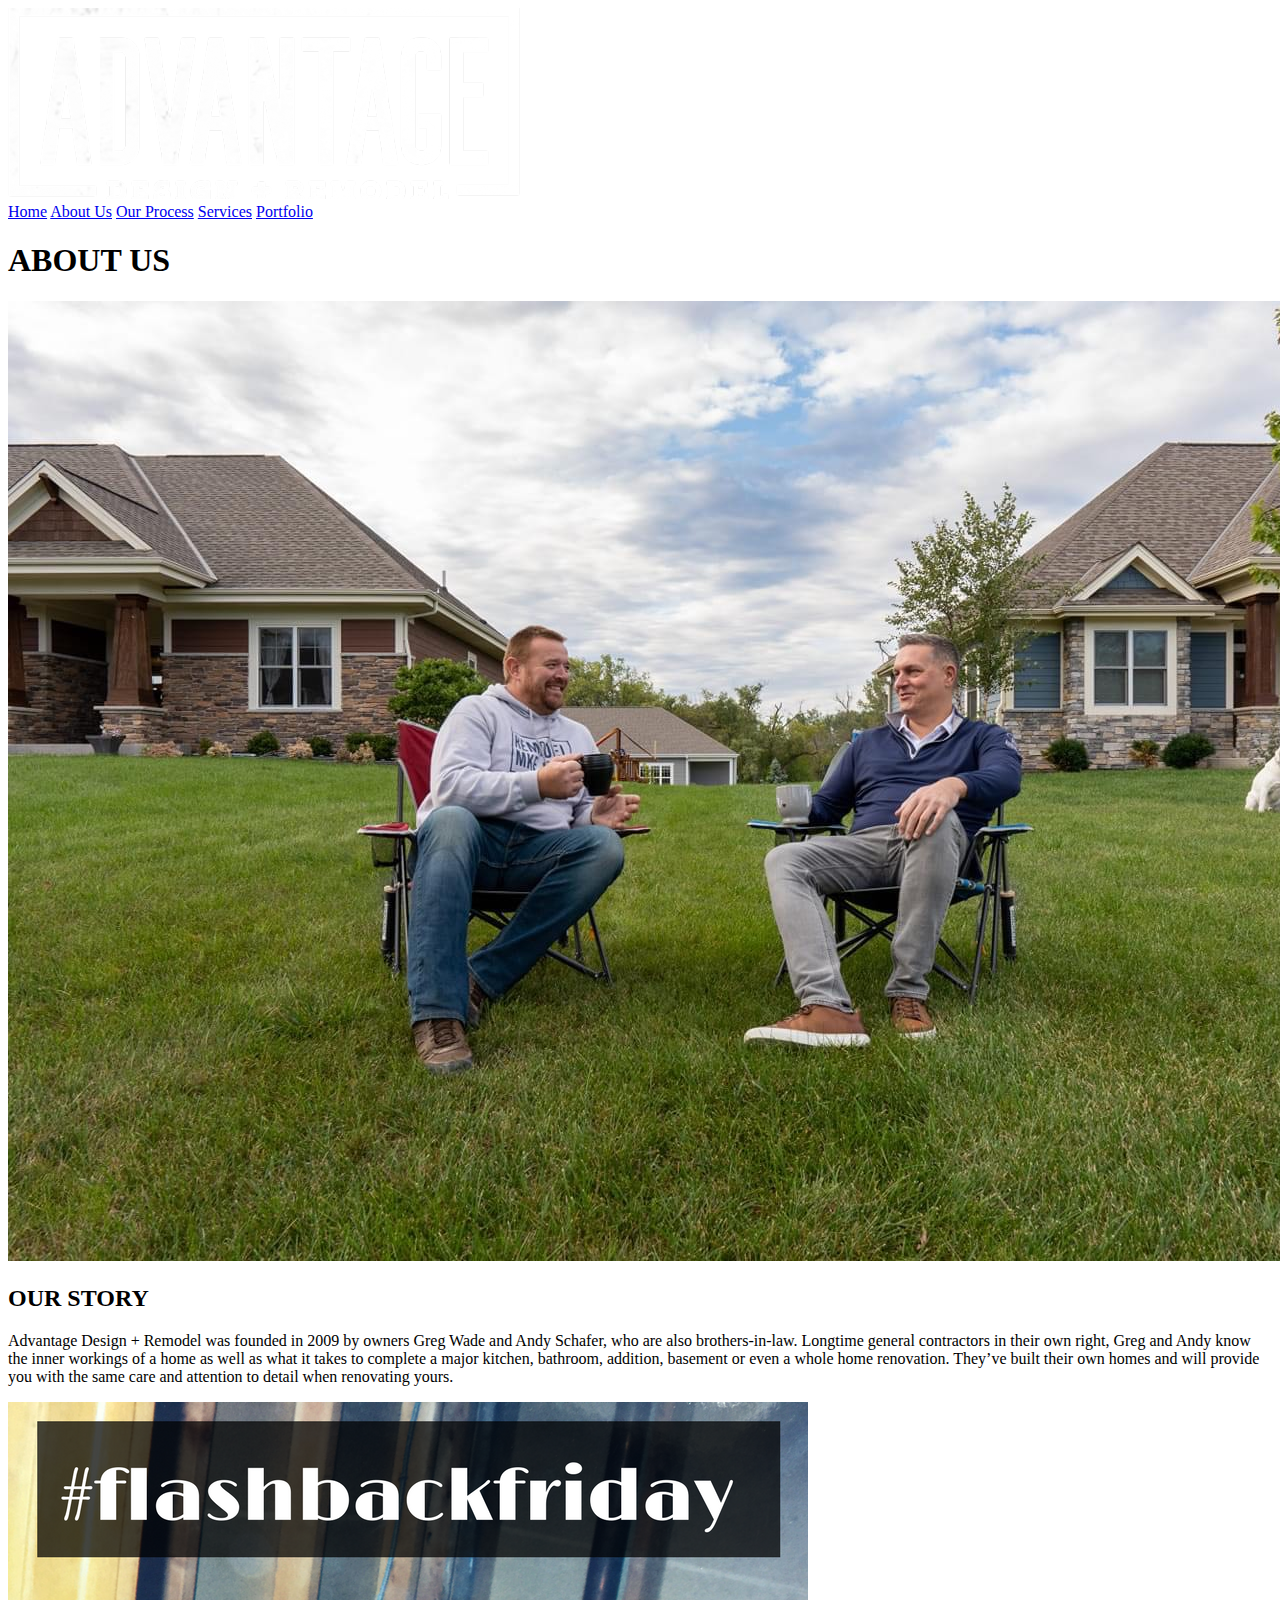
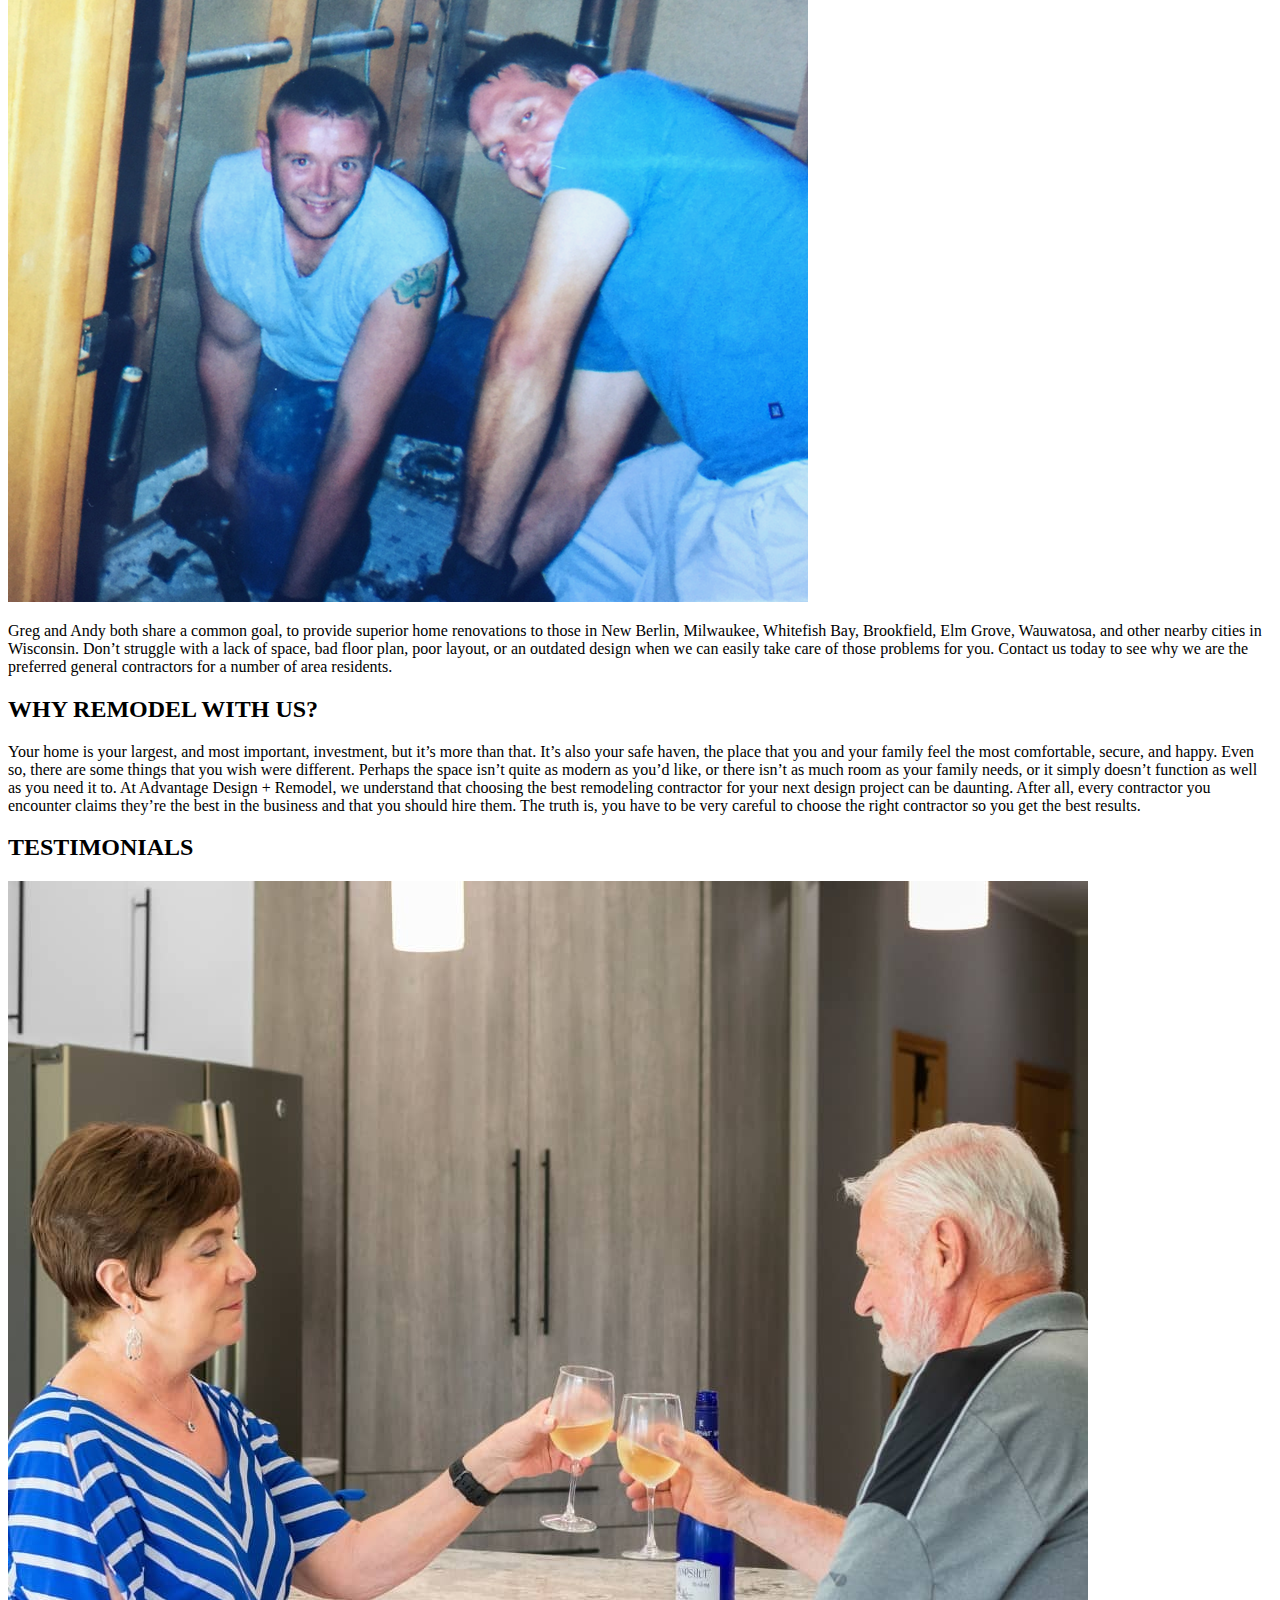
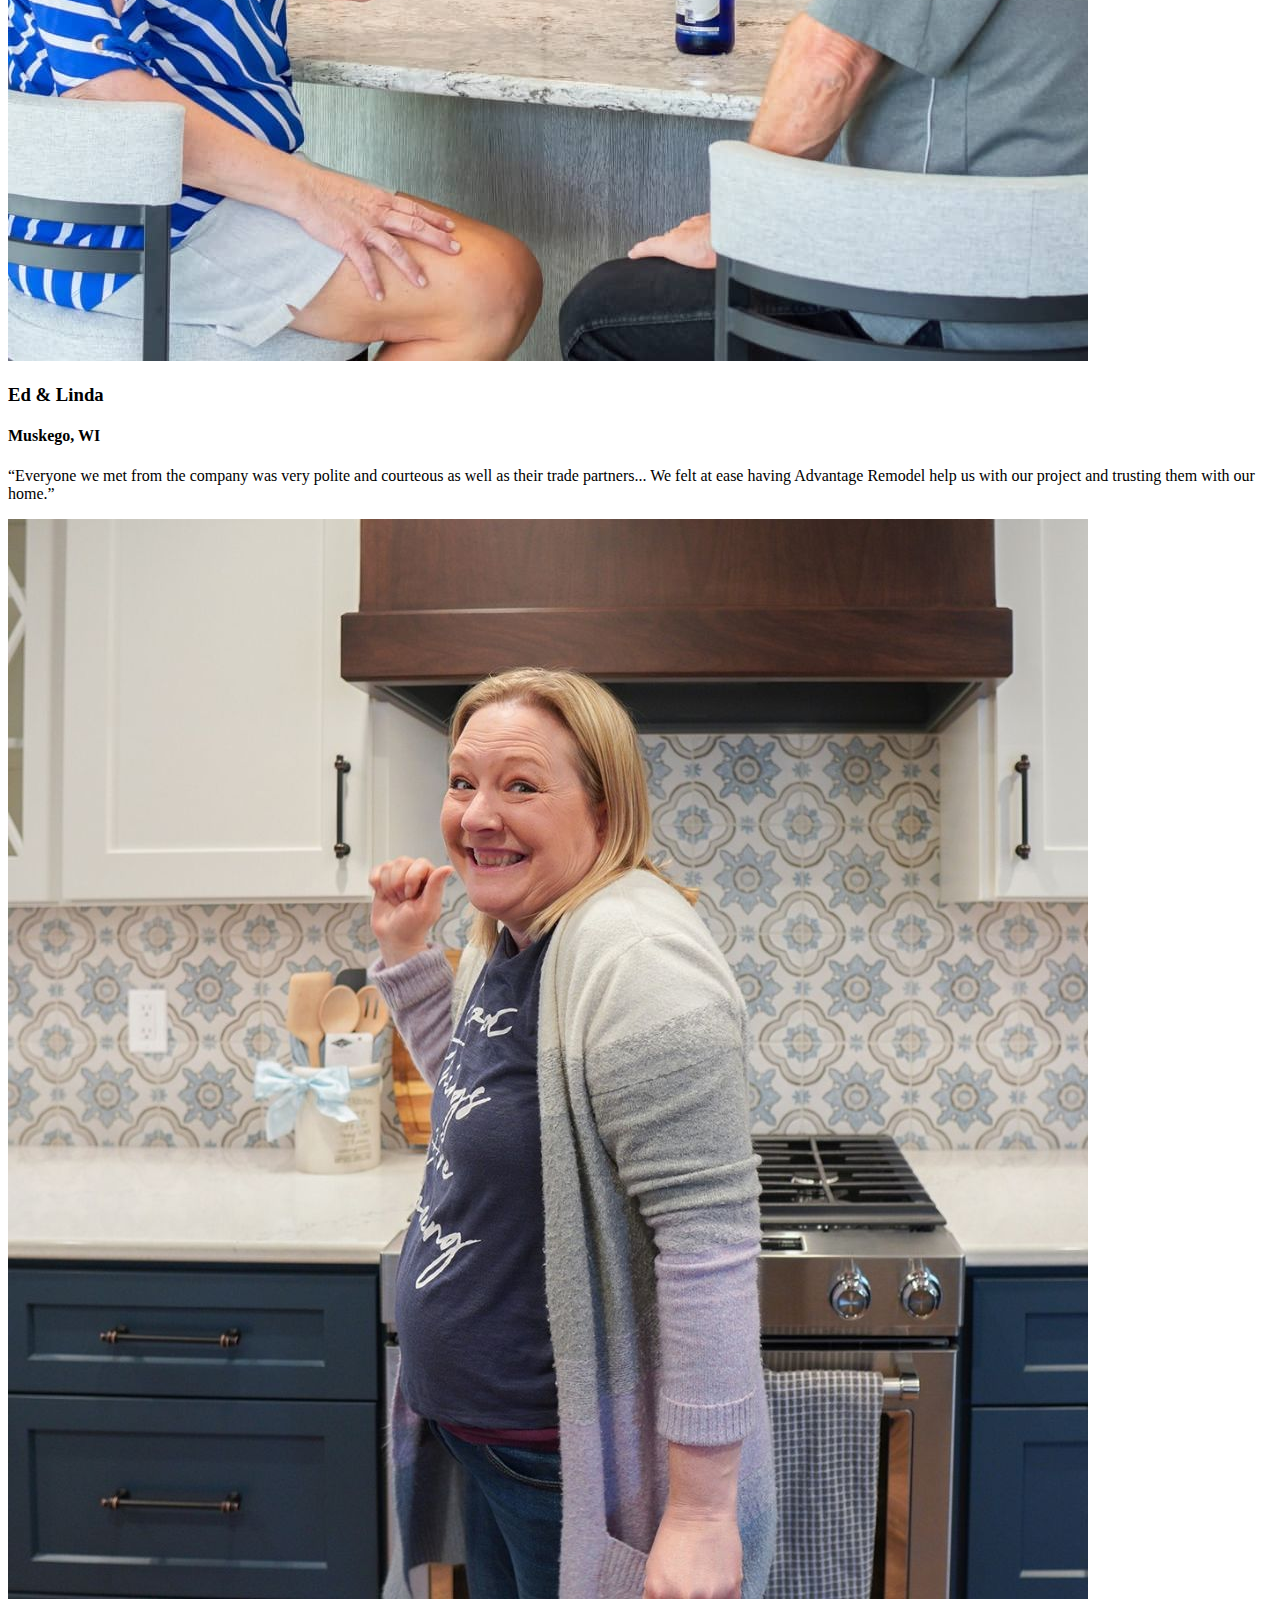
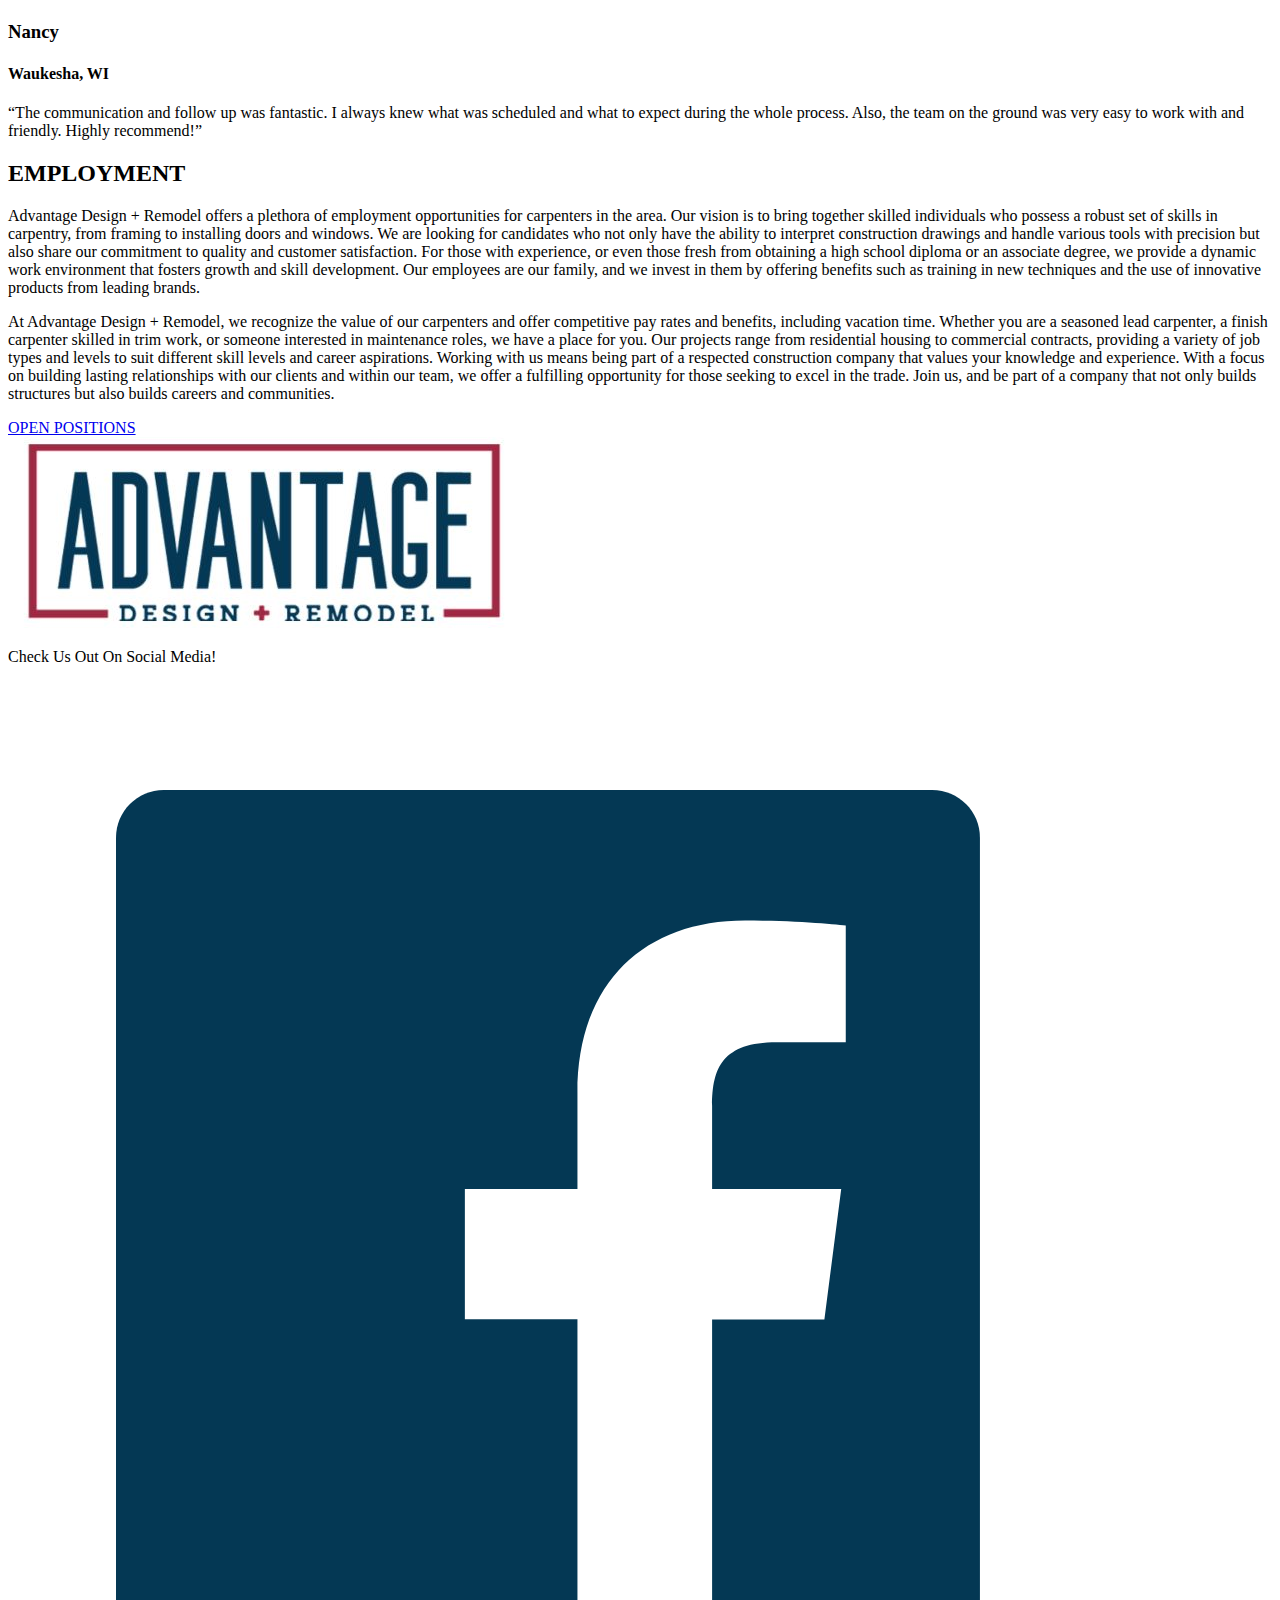
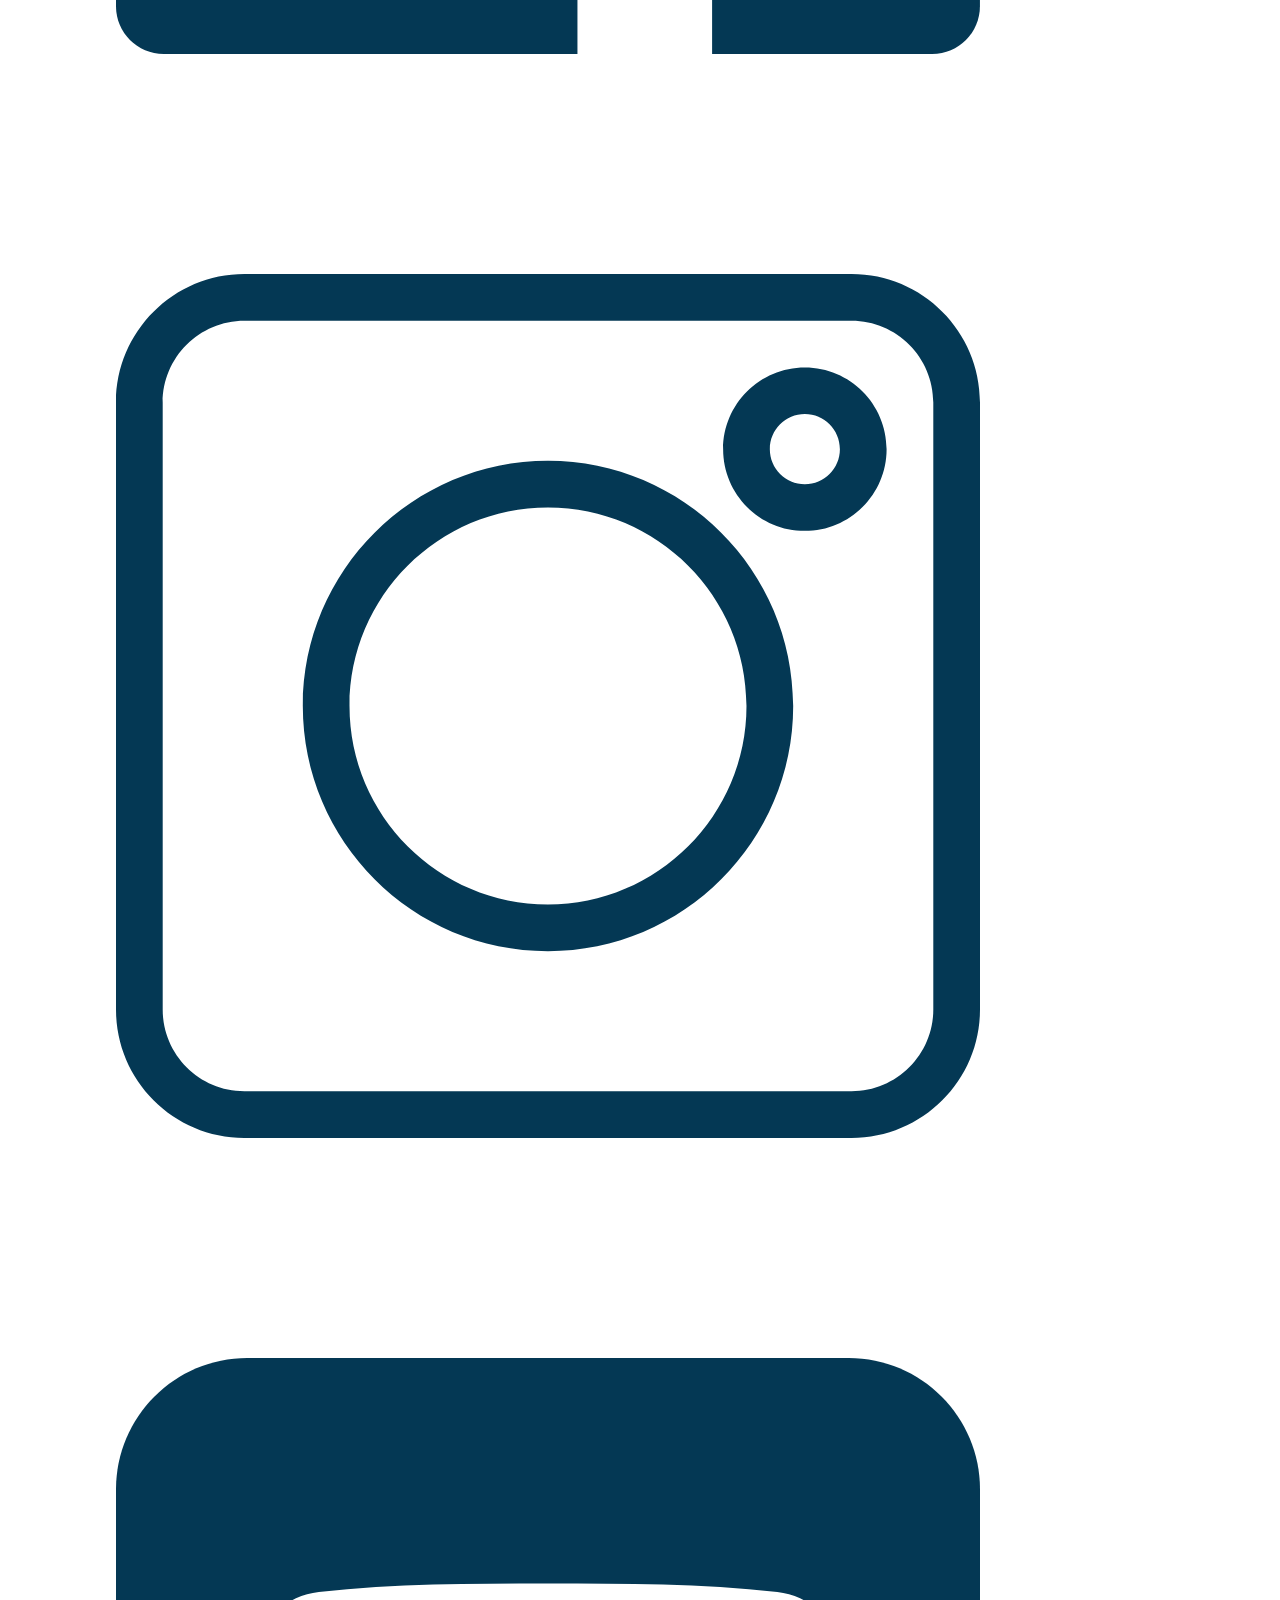
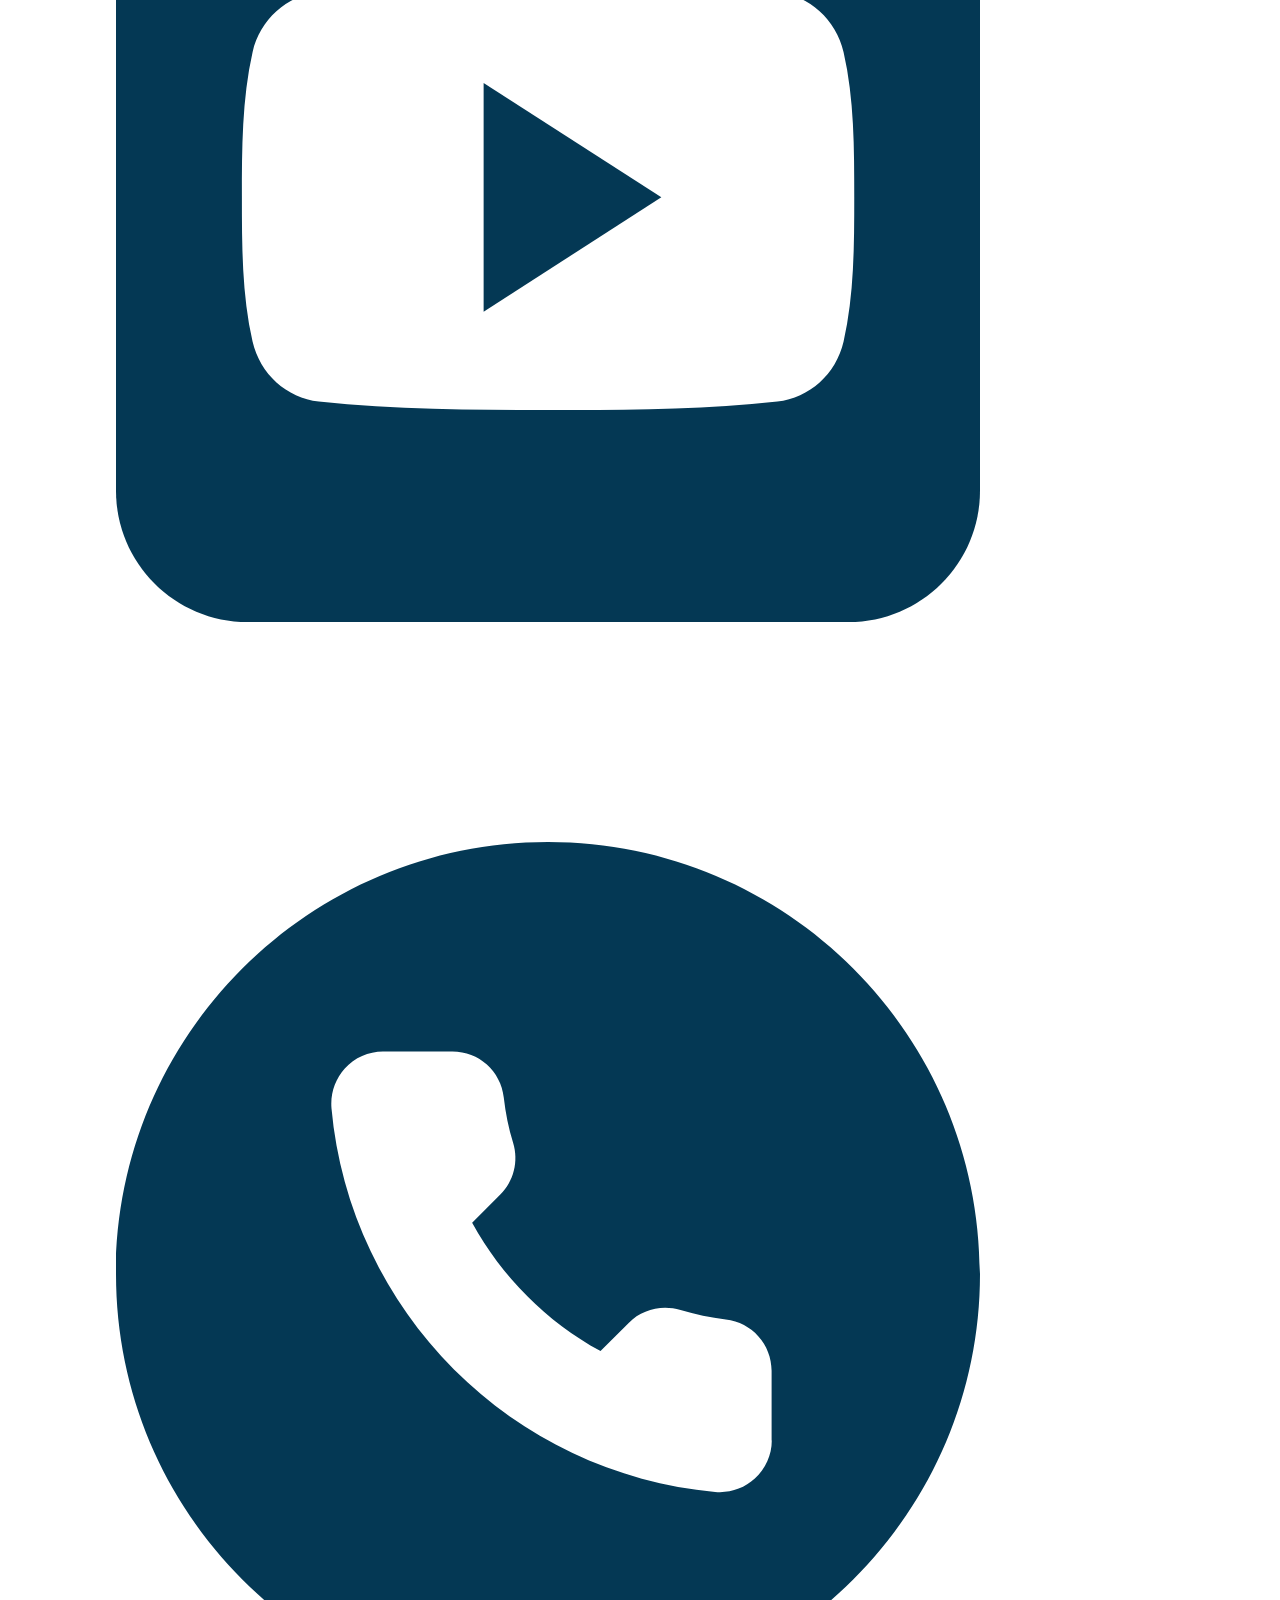
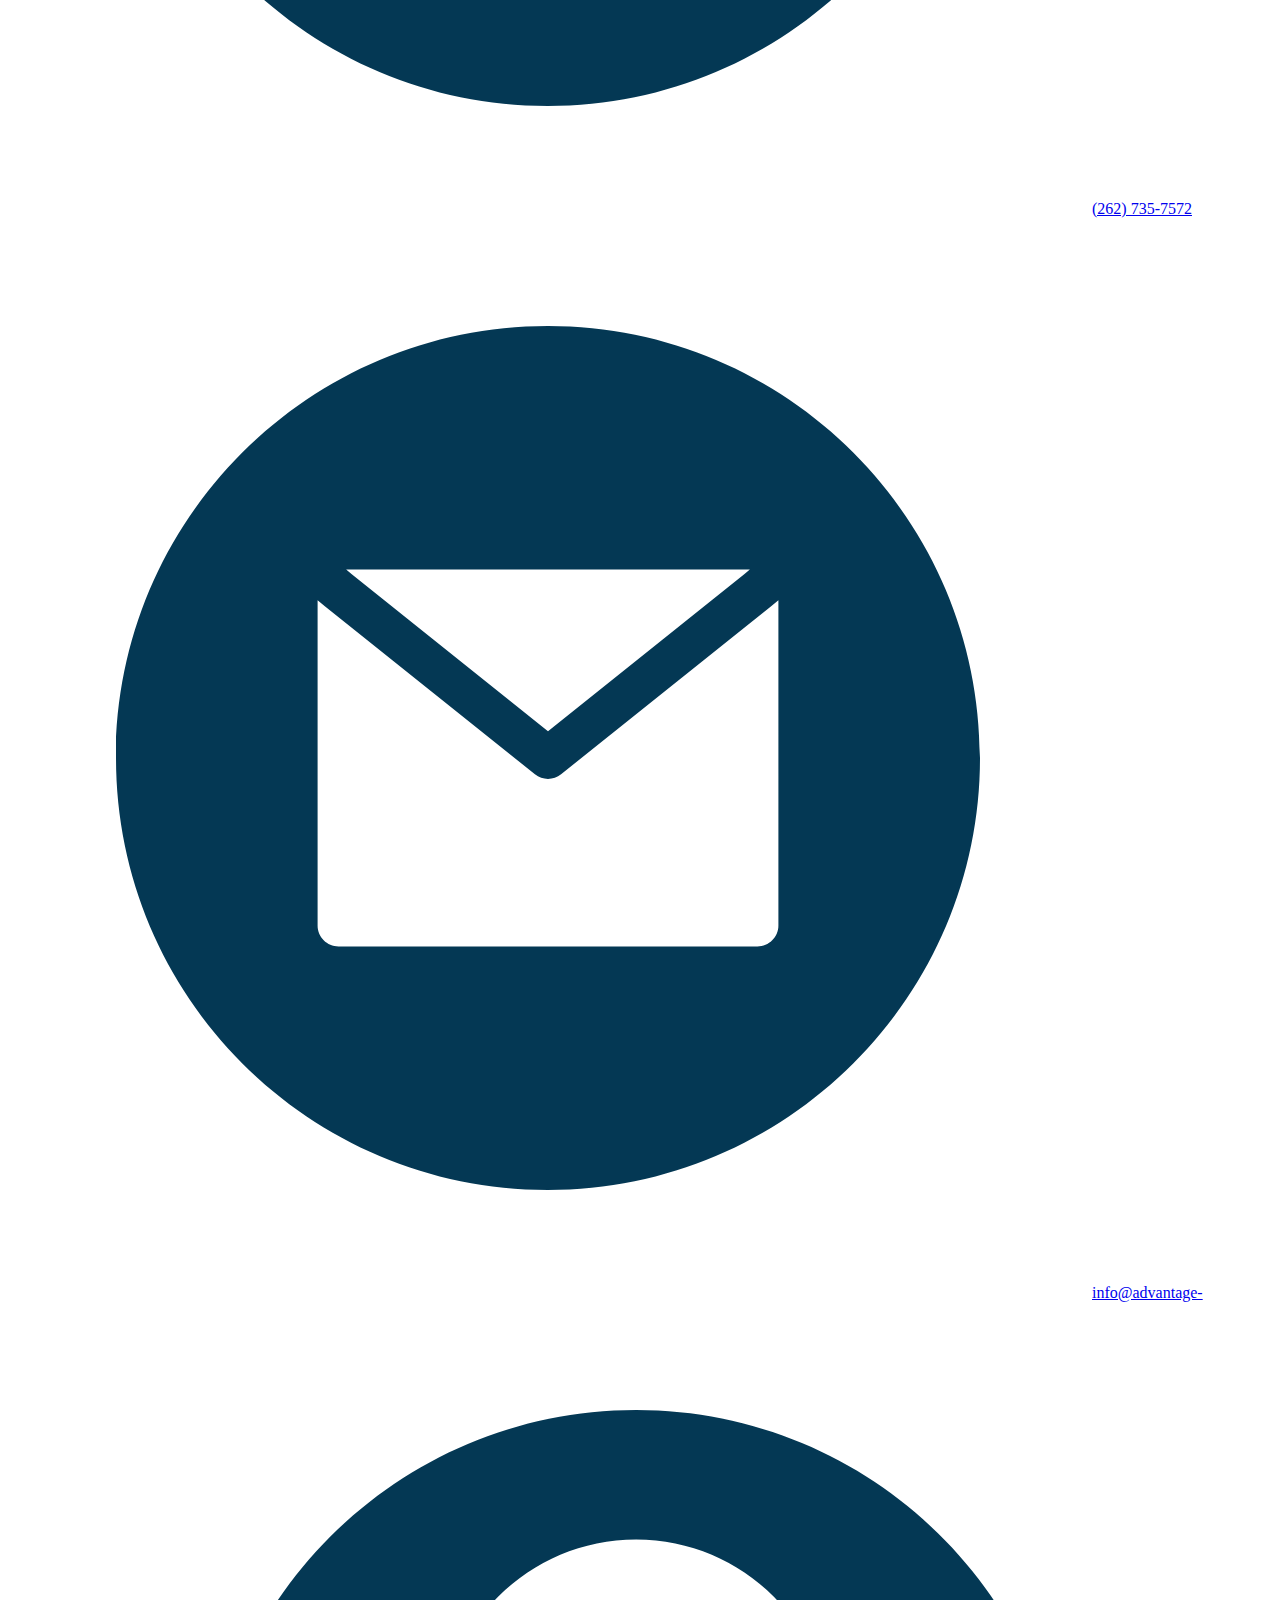
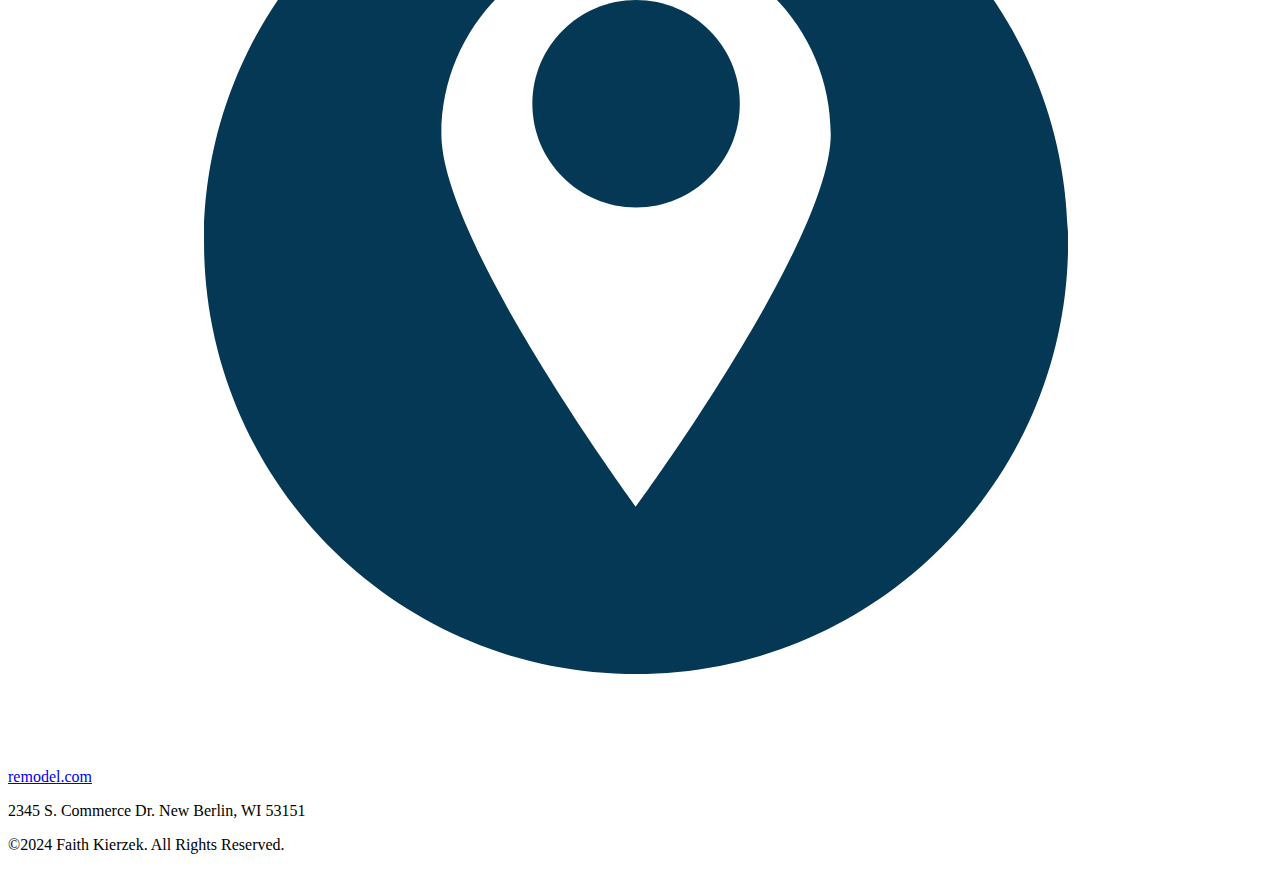
==== about-us.html @ 5717f13c "Save Client project" ====
<!DOCTYPE html>
<html lang="en">
<head>
    <meta charset="UTF-8">
    <meta name="viewport" content="width=device-width, initial-scale=1.0">
    <title>Advantage Design + Remodel</title>
    <link rel="stylesheet" href="styles.css">
</head>
<body>
    <header>
        <img src="Images/adr-logo-one-color-white (1).png">
        <nav>
            <a href="index.html">Home</a>
            <a href="about-us.html">About Us</a>
            <a href="our-process.html">Our Process</a>
            <a href="services.html">Services</a>
            <a href="portfolio.html">Portfolio</a>
        </nav>
        <h1>ABOUT US</h1>
        <img src="Images/neighbors.jpg" alt="Advantage Design + Remodel owners Andy & Greg sitting together in lawn chairs">
    </header>
    <main>
        <div class="story">
            <h2>OUR STORY</h2>
            <p>Advantage Design + Remodel was founded in 2009 by 
                owners Greg Wade and Andy Schafer, who are also 
                brothers-in-law. Longtime general contractors in their 
                own right, Greg and Andy know the inner workings of 
                a home as well as what it takes to complete a major 
                kitchen, bathroom, addition, basement or even a 
                whole home renovation. They’ve built their own 
                homes and will provide you with the same care and 
                attention to detail when renovating yours.</p>
                <img src="Images/throwback.png" alt="Throwback photo of owners Andy and Greg doing construction work">
                <p>Greg and Andy both share a common goal, to 
                    provide superior home renovations to those in New 
                    Berlin, Milwaukee, Whitefish Bay, Brookfield, Elm 
                    Grove, Wauwatosa, and other nearby cities in 
                    Wisconsin. Don’t struggle with a lack of space, bad 
                    floor plan, poor layout, or an outdated design when 
                    we can easily take care of those problems for you. 
                    Contact us today to see why we are the preferred 
                    general contractors for a number of area residents.</p>
        </div>
        <div class="why-remodel">
            <h2>WHY REMODEL WITH US?</h2>
            <P>Your home is your largest, and most 
                important, investment, but it’s more 
                than that. It’s also your safe haven, the 
                place that you and your family feel the 
                most comfortable, secure, and happy. 
                Even so, there are some things that 
                you wish were different. Perhaps the 
                space isn’t quite as modern as you’d 
                like, or there isn’t as much room as 
                your family needs, or it simply doesn’t 
                function as well as you need it to. At 
                Advantage Design + Remodel, we 
                understand that choosing the best 
                remodeling contractor for your next 
                design project can be daunting. After 
                all, every contractor you encounter 
                claims they’re the best in the business 
                and that you should hire them. The 
                truth is, you have to be very careful to 
                choose the right contractor so you get 
                the best results.</P>
        </div>
        <div class="testimonials">
            <h2>TESTIMONIALS</h2>
            <img src="Images/ed-linda.jpg" alt="Ed & Linda celebrating in newly remodeled kitchen">
            <h3>Ed & Linda</h3>
            <h4>Muskego, WI</h4>
            <p>“Everyone we met from the 
                company was very polite and 
                courteous as well as their 
                trade partners... We felt at 
                ease having Advantage 
                Remodel help us with our 
                project and trusting them 
                with our home.”</p>
            <img src="Images/Nancy.jpg" alt="Nancy excited in newly remodeled kitchen">
            <h3>Nancy</h3>
            <h4>Waukesha, WI</h4>
            <p>“The communication and 
                follow up was fantastic. I 
                always knew what was 
                scheduled and what to 
                expect during the whole 
                process. Also, the team on 
                the ground was very easy to 
                work with and friendly. 
                Highly recommend!”</p>
        </div>
        <div class="employment">
            <h2>EMPLOYMENT</h2>
            <p>Advantage Design + Remodel offers a plethora of 
                employment opportunities for carpenters in the 
                area. Our vision is to bring together skilled 
                individuals who possess a robust set of skills in 
                carpentry, from framing to installing doors and 
                windows. We are looking for candidates who not 
                only have the ability to interpret construction 
                drawings and handle various tools with precision 
                but also share our commitment to quality and 
                customer satisfaction. For those with experience, or 
                even those fresh from obtaining a high school 
                diploma or an associate degree, we provide a 
                dynamic work environment that fosters growth and 
                skill development. Our employees are our family, 
                and we invest in them by offering benefits such as 
                training in new techniques and the use of 
                innovative products from leading brands. </p>
            <p>At Advantage Design + Remodel, we recognize the 
                value of our carpenters and offer competitive pay 
                rates and benefits, including vacation time. 
                Whether you are a seasoned lead carpenter, a finish 
                carpenter skilled in trim work, or someone 
                interested in maintenance roles, we have a place for 
                you. Our projects range from residential housing to 
                commercial contracts, providing a variety of job 
                types and levels to suit different skill levels and 
                career aspirations. Working with us means being 
                part of a respected construction company that 
                values your knowledge and experience. With a 
                focus on building lasting relationships with our 
                clients and within our team, we offer a fulfilling 
                opportunity for those seeking to excel in the trade. 
                Join us, and be part of a company that not only 
                builds structures but also builds careers and 
                communities.</p>
            <a href="https://www.advantage-remodel.com/about/employment-carpenters-new-berlin-wi/">OPEN POSITIONS</a>
        </div>
    </main>
    <footer>
        <img src="Images/adr-logo-full-color.jpg" alt="Advantage Design + Remodel full color logo">
        <br>
        <p>Check Us Out On Social Media!</p>
        <div class="socials">
            <img src="Images/facebook-icon.png" alt="Blue Facebook icon">
            <img src="Images/instagram-icon.png" alt="Blue Instagram icon">
            <img src="Images/youtube-icon.png" alt="Blue YouTube icon">
        </div>
        <div class="contact-info">
            <img src="Images/phone-icon.png" alt="Blue Phone icon">
            <a href="+12627357572">(262) 735-7572</a>
            <img src="Images/email-icon.png" alt="Blue email icon">
            <a href="mailto:info@advantage-remodel.com">info@advantage-remodel.com</a>
            <img src="Images/location-icon.png" alt="Blue location icon">
            <p>2345 S. Commerce Dr. New Berlin, WI 53151</p>
        </div>
        <div class="copyright">
            <p>&copy;2024 Faith Kierzek. All Rights Reserved.</p>
        </div>
    </footer>
</body>
</html>
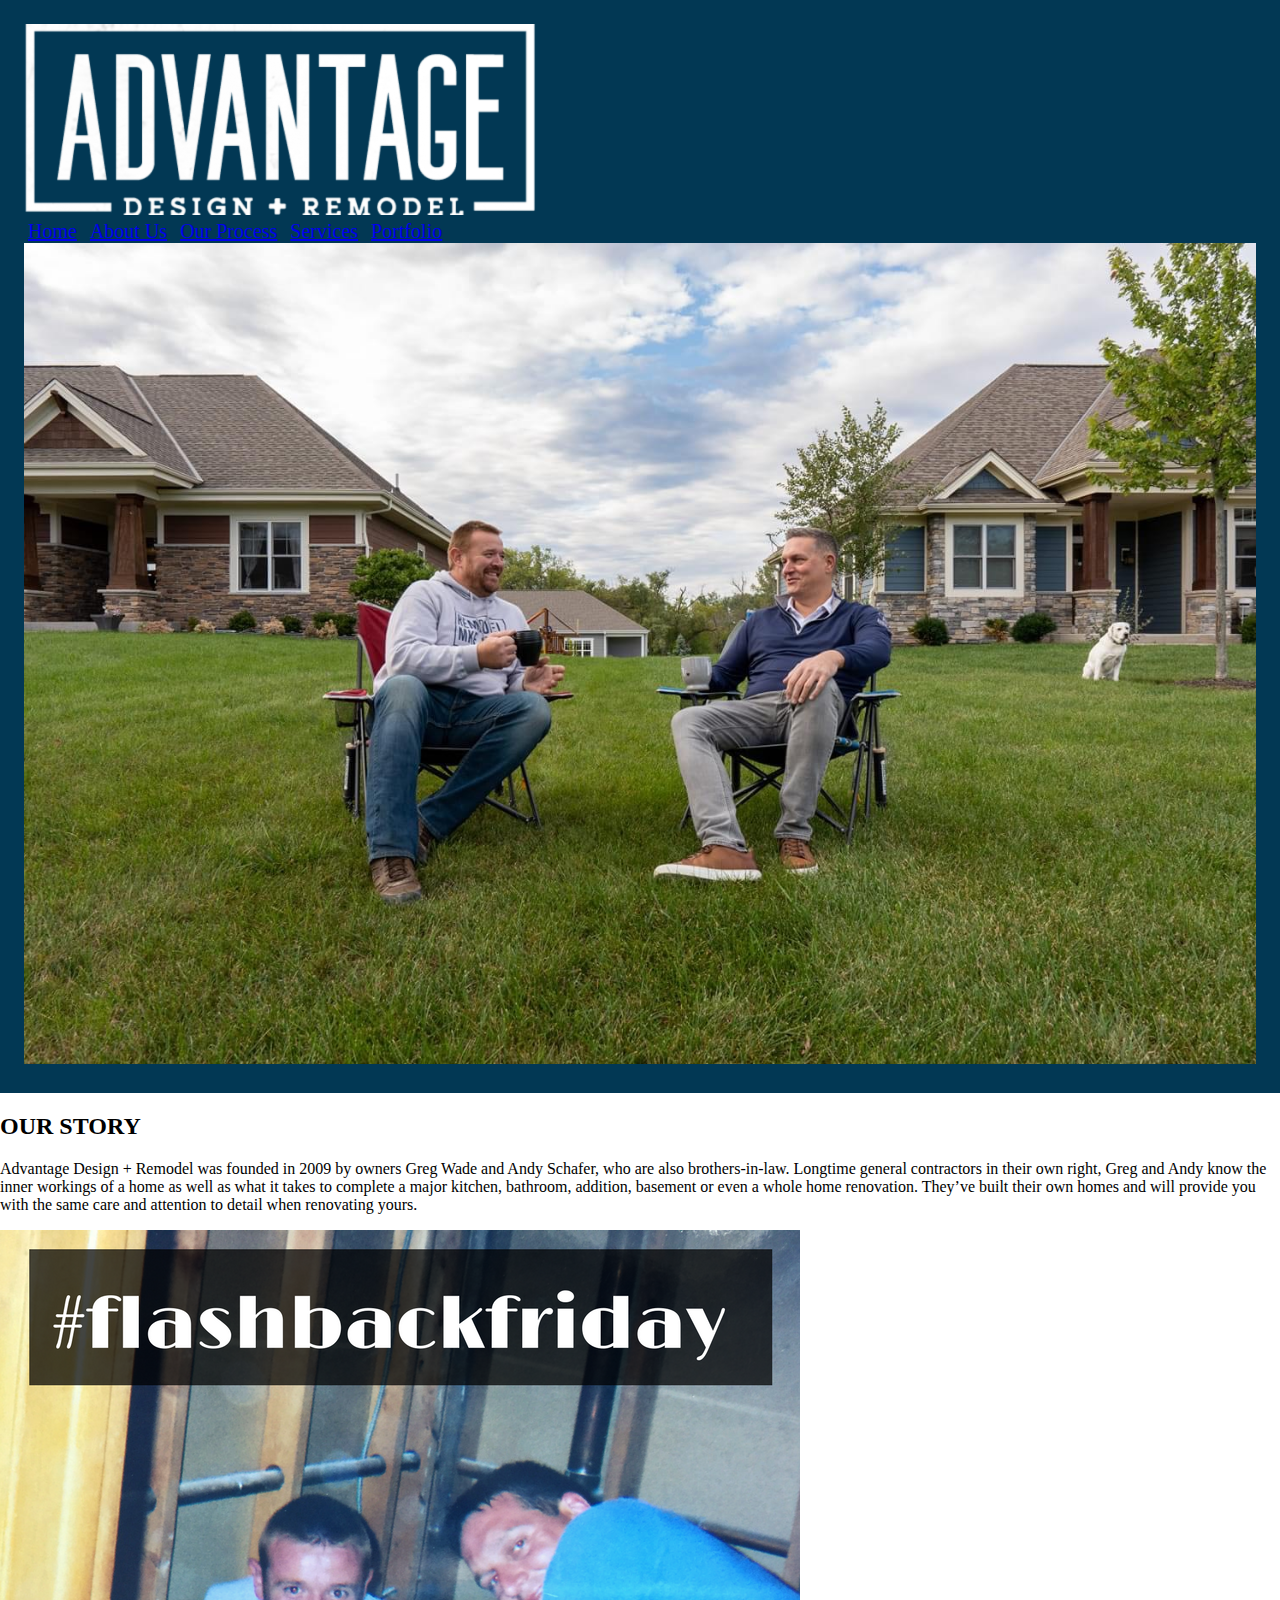
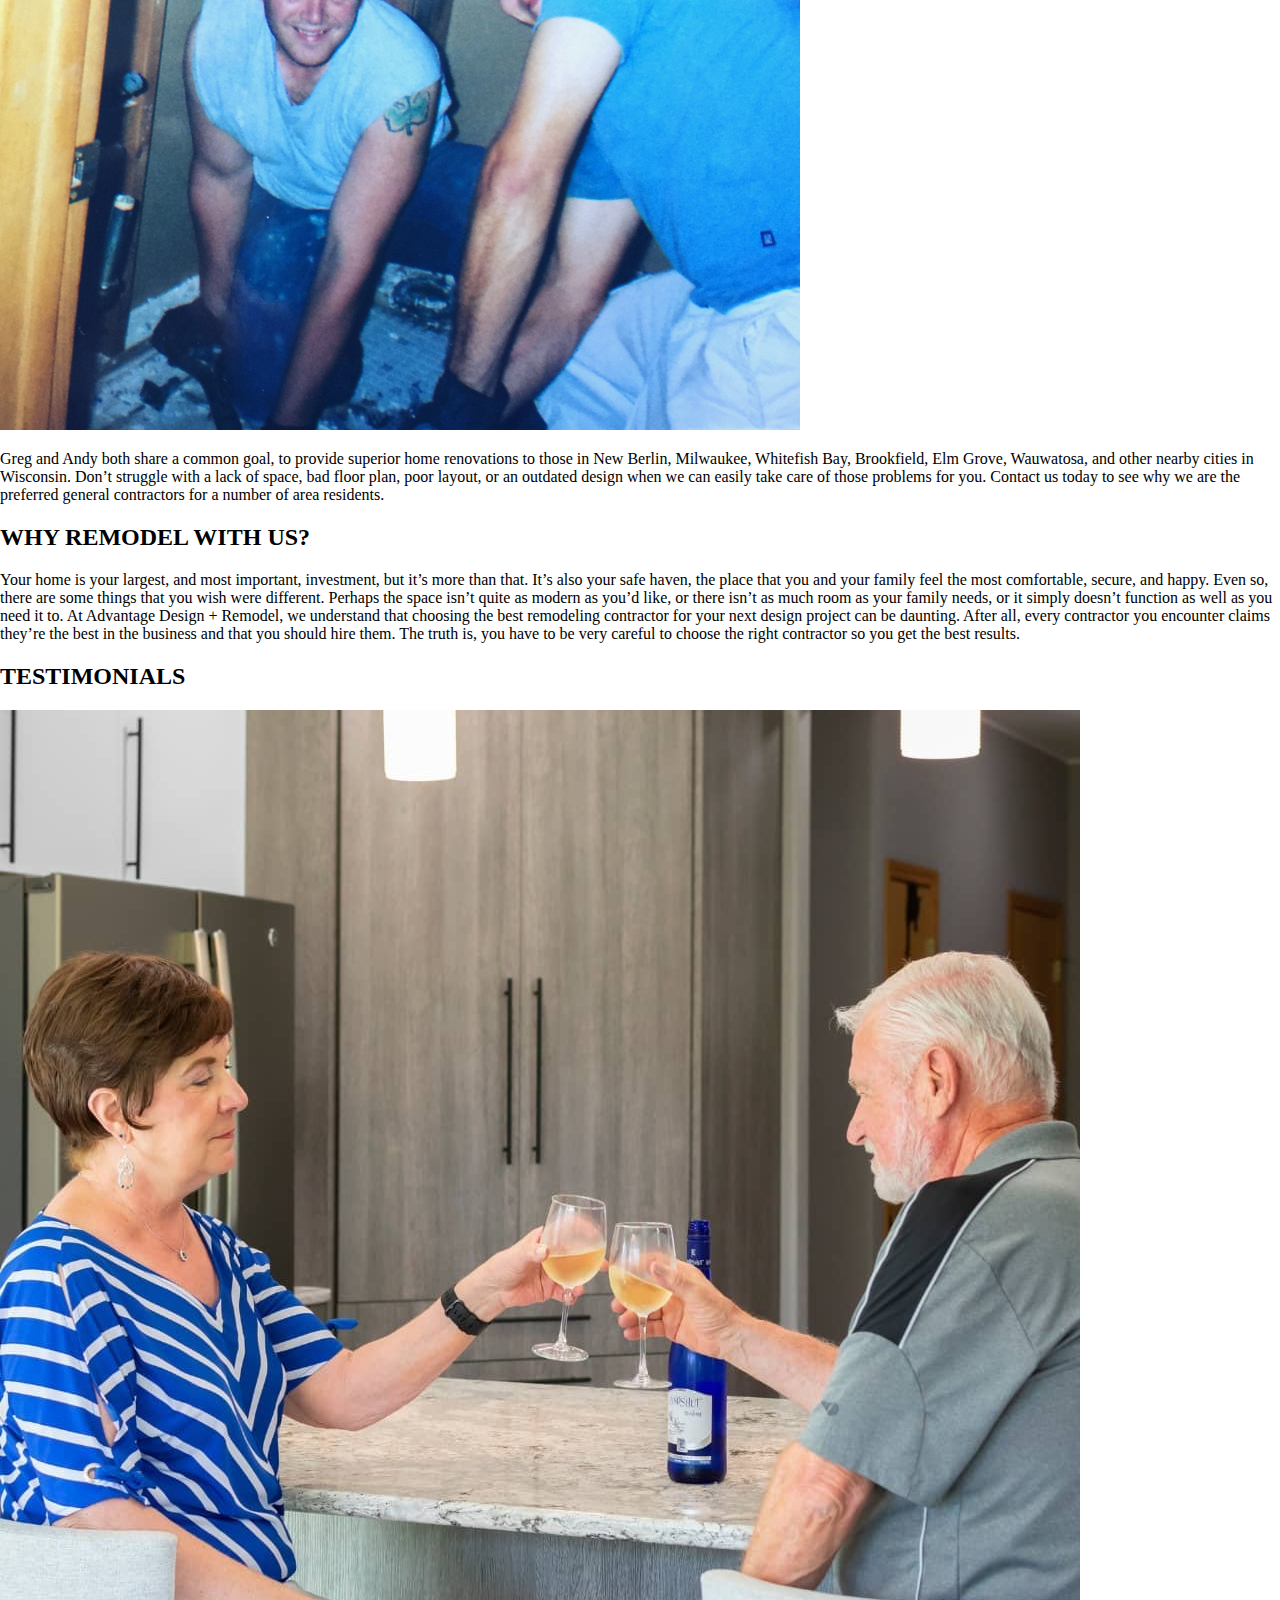
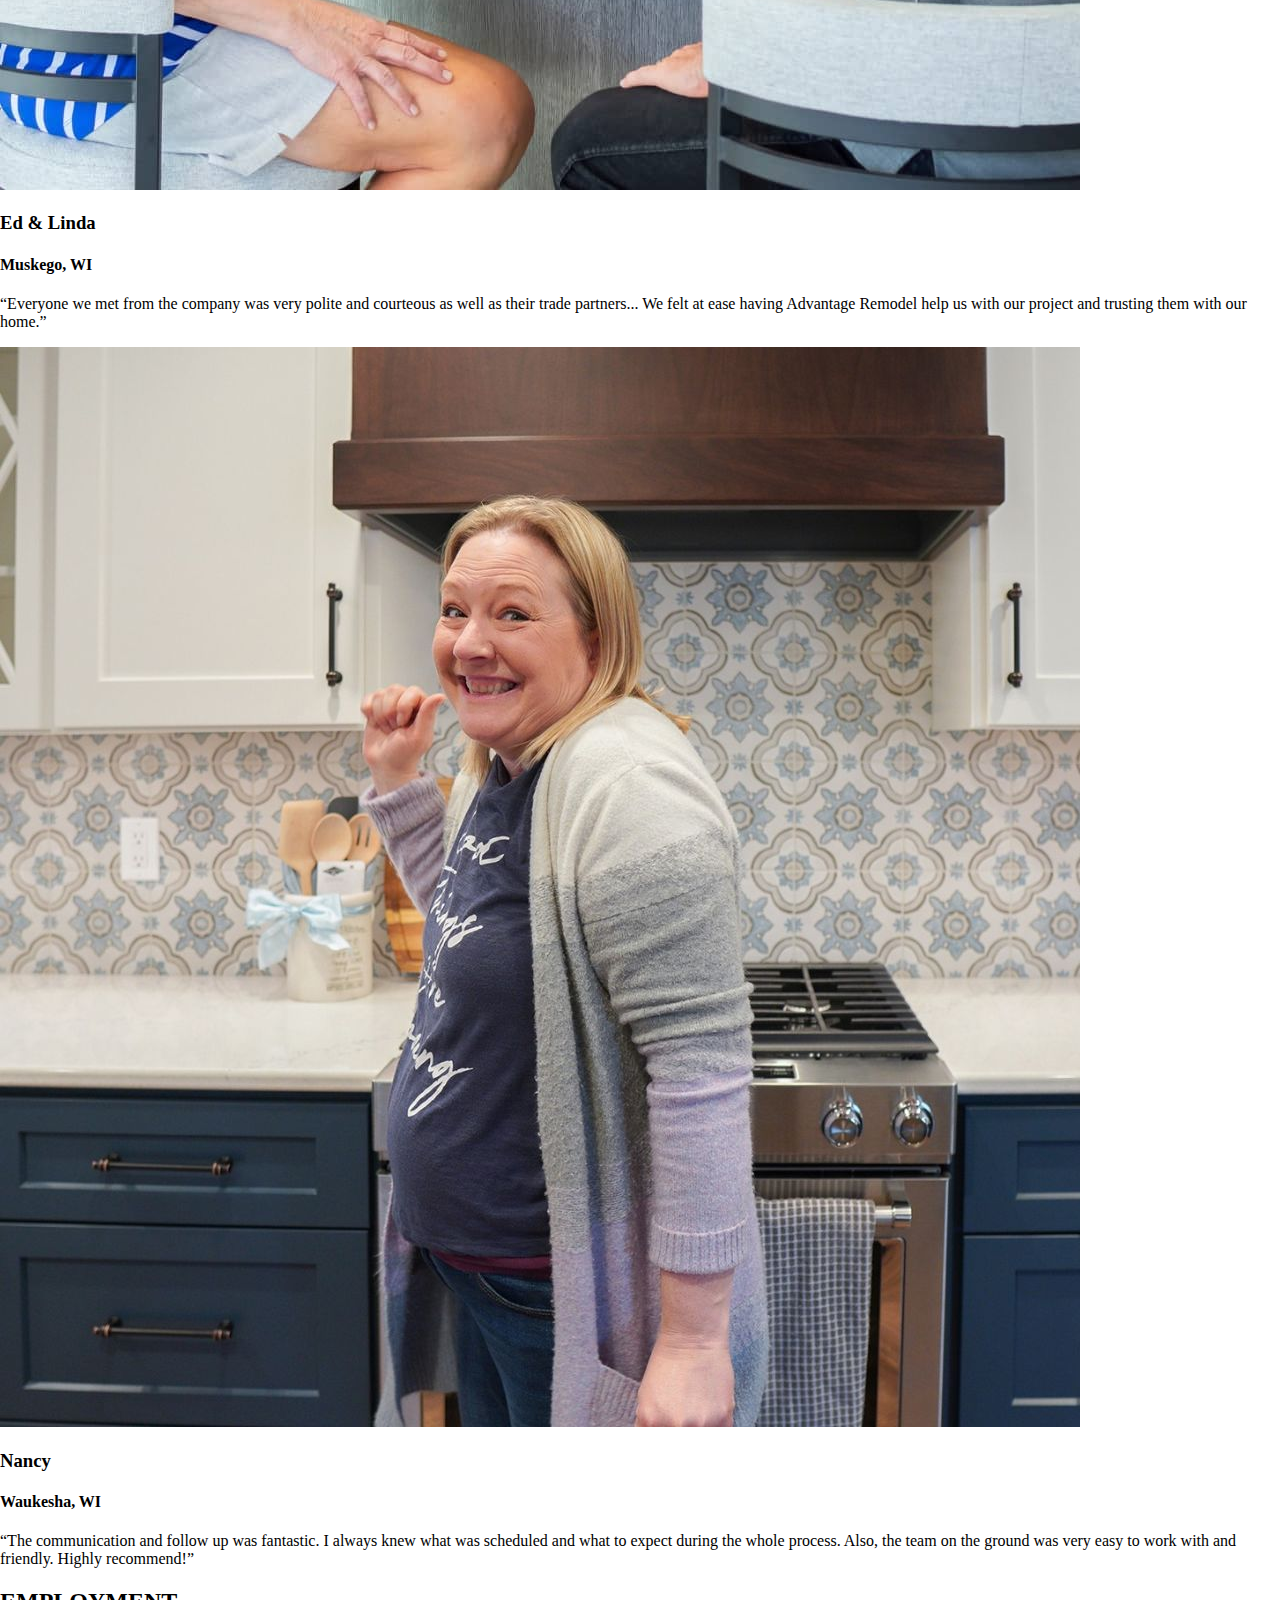
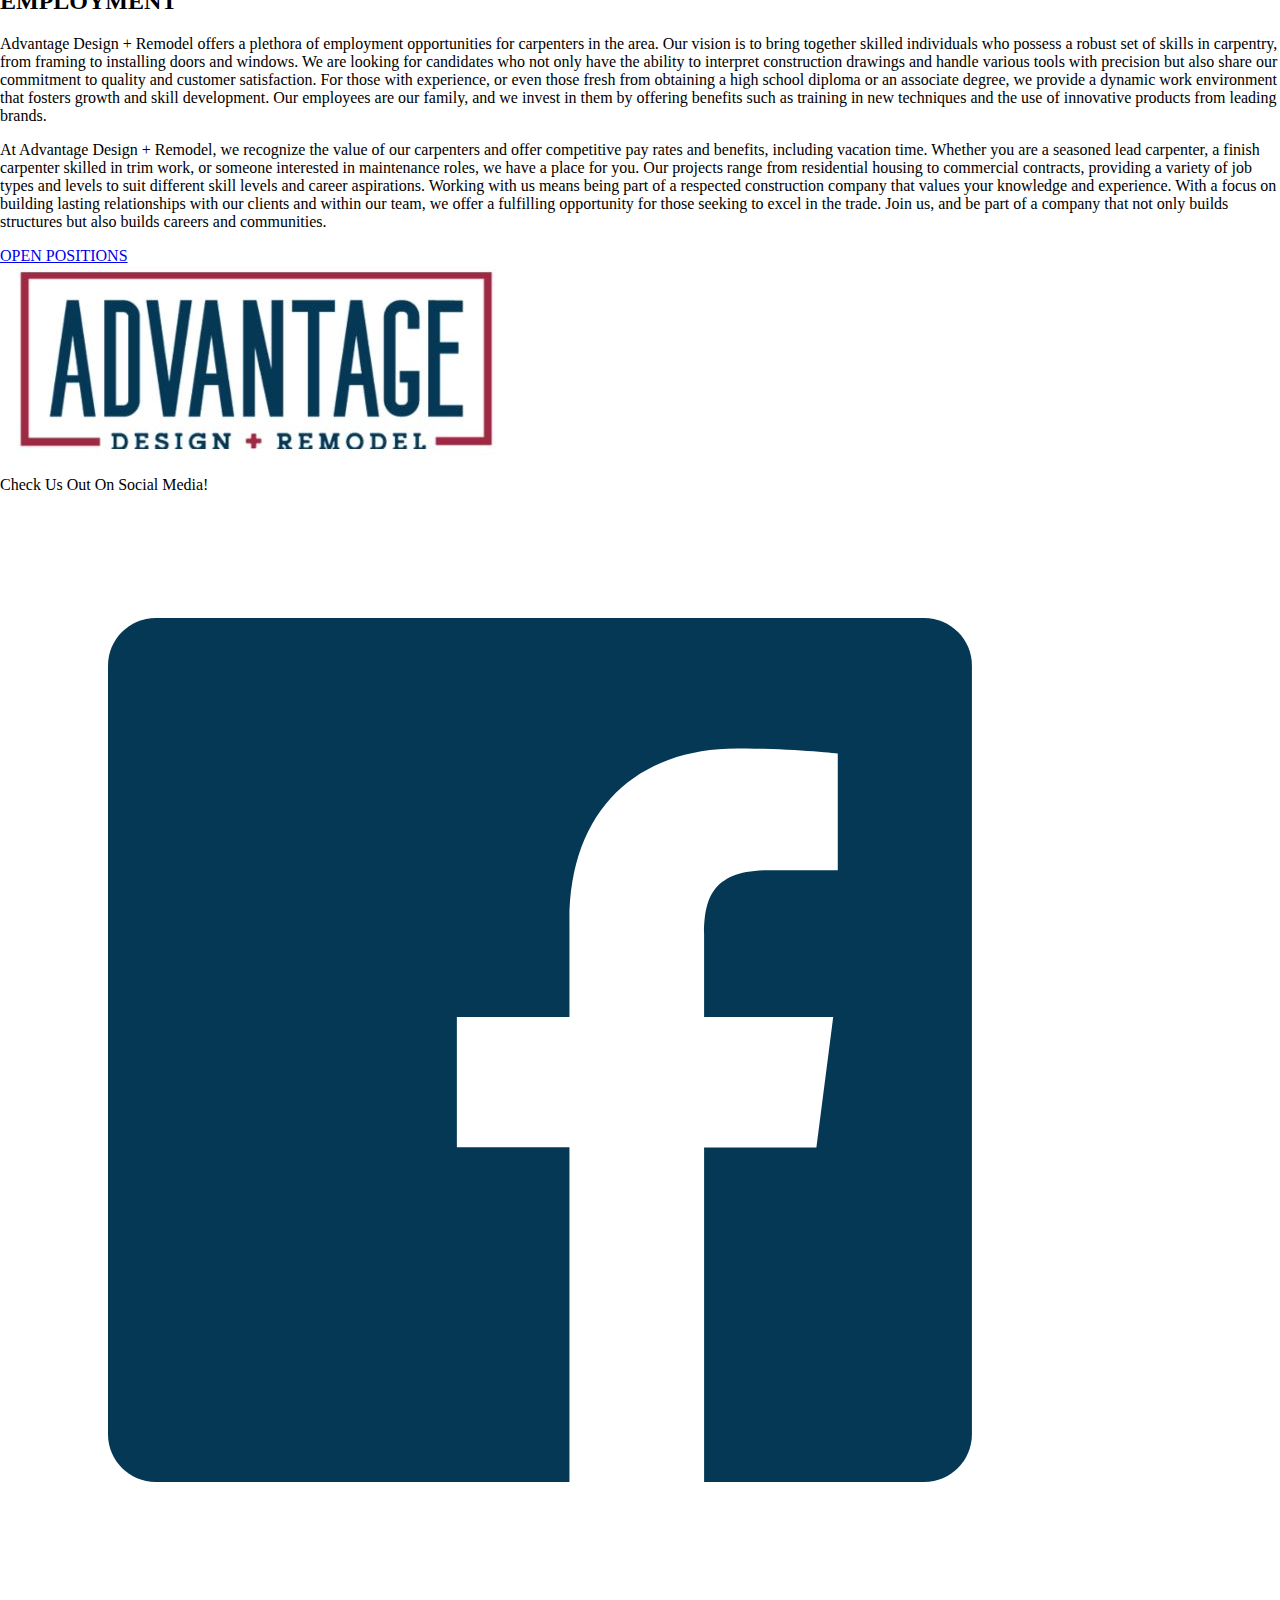
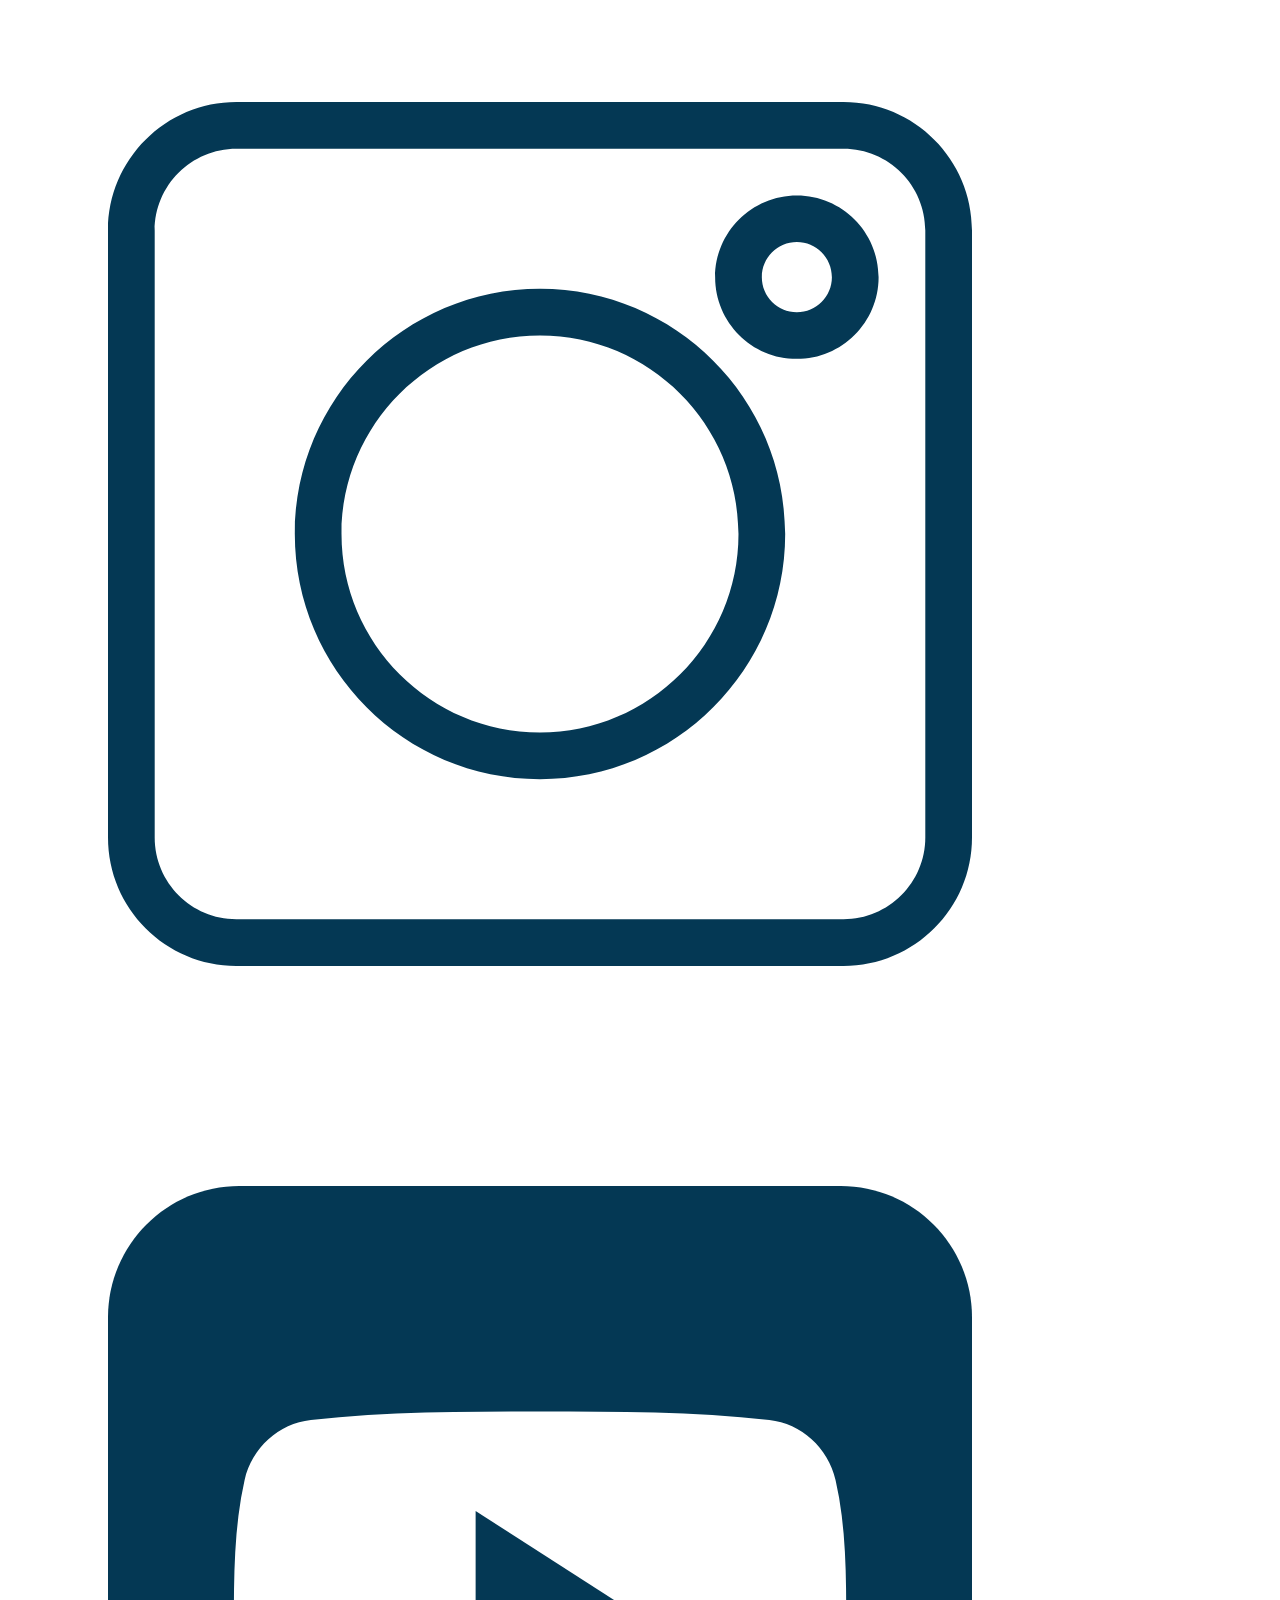
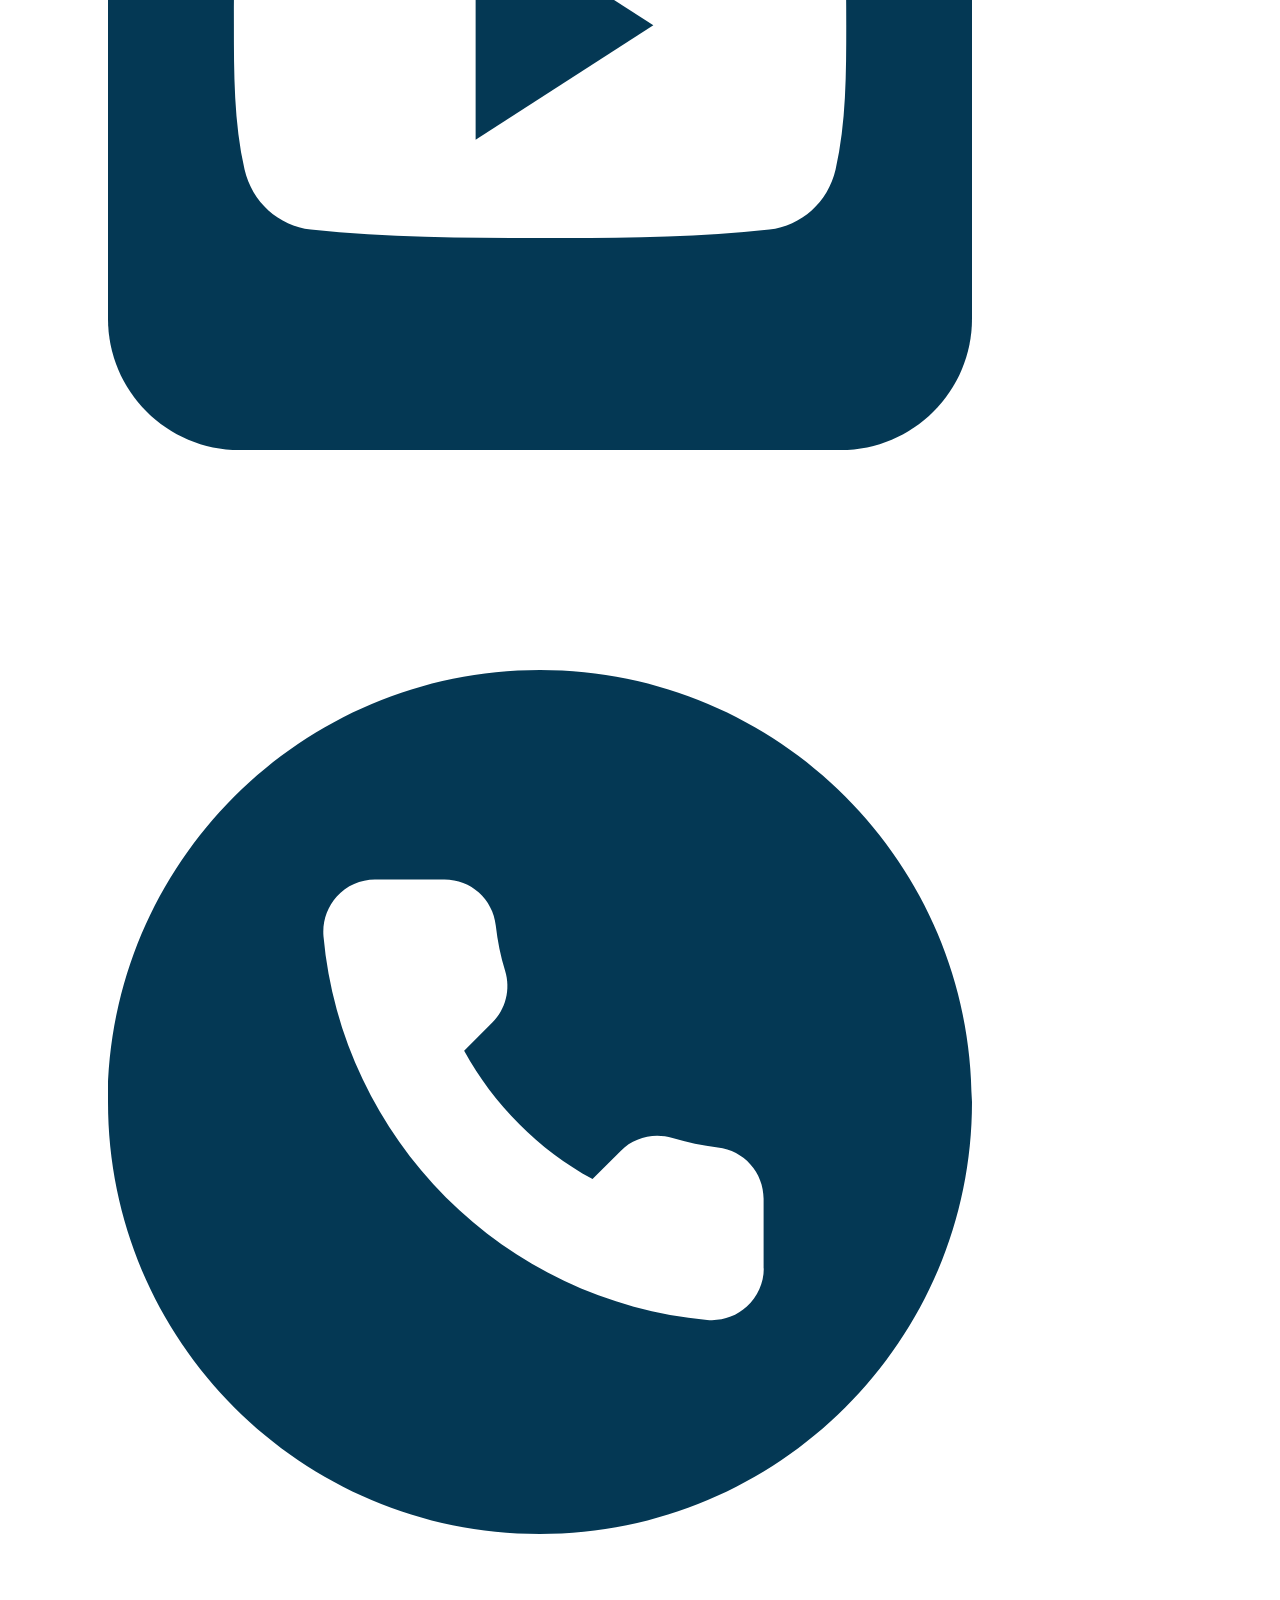
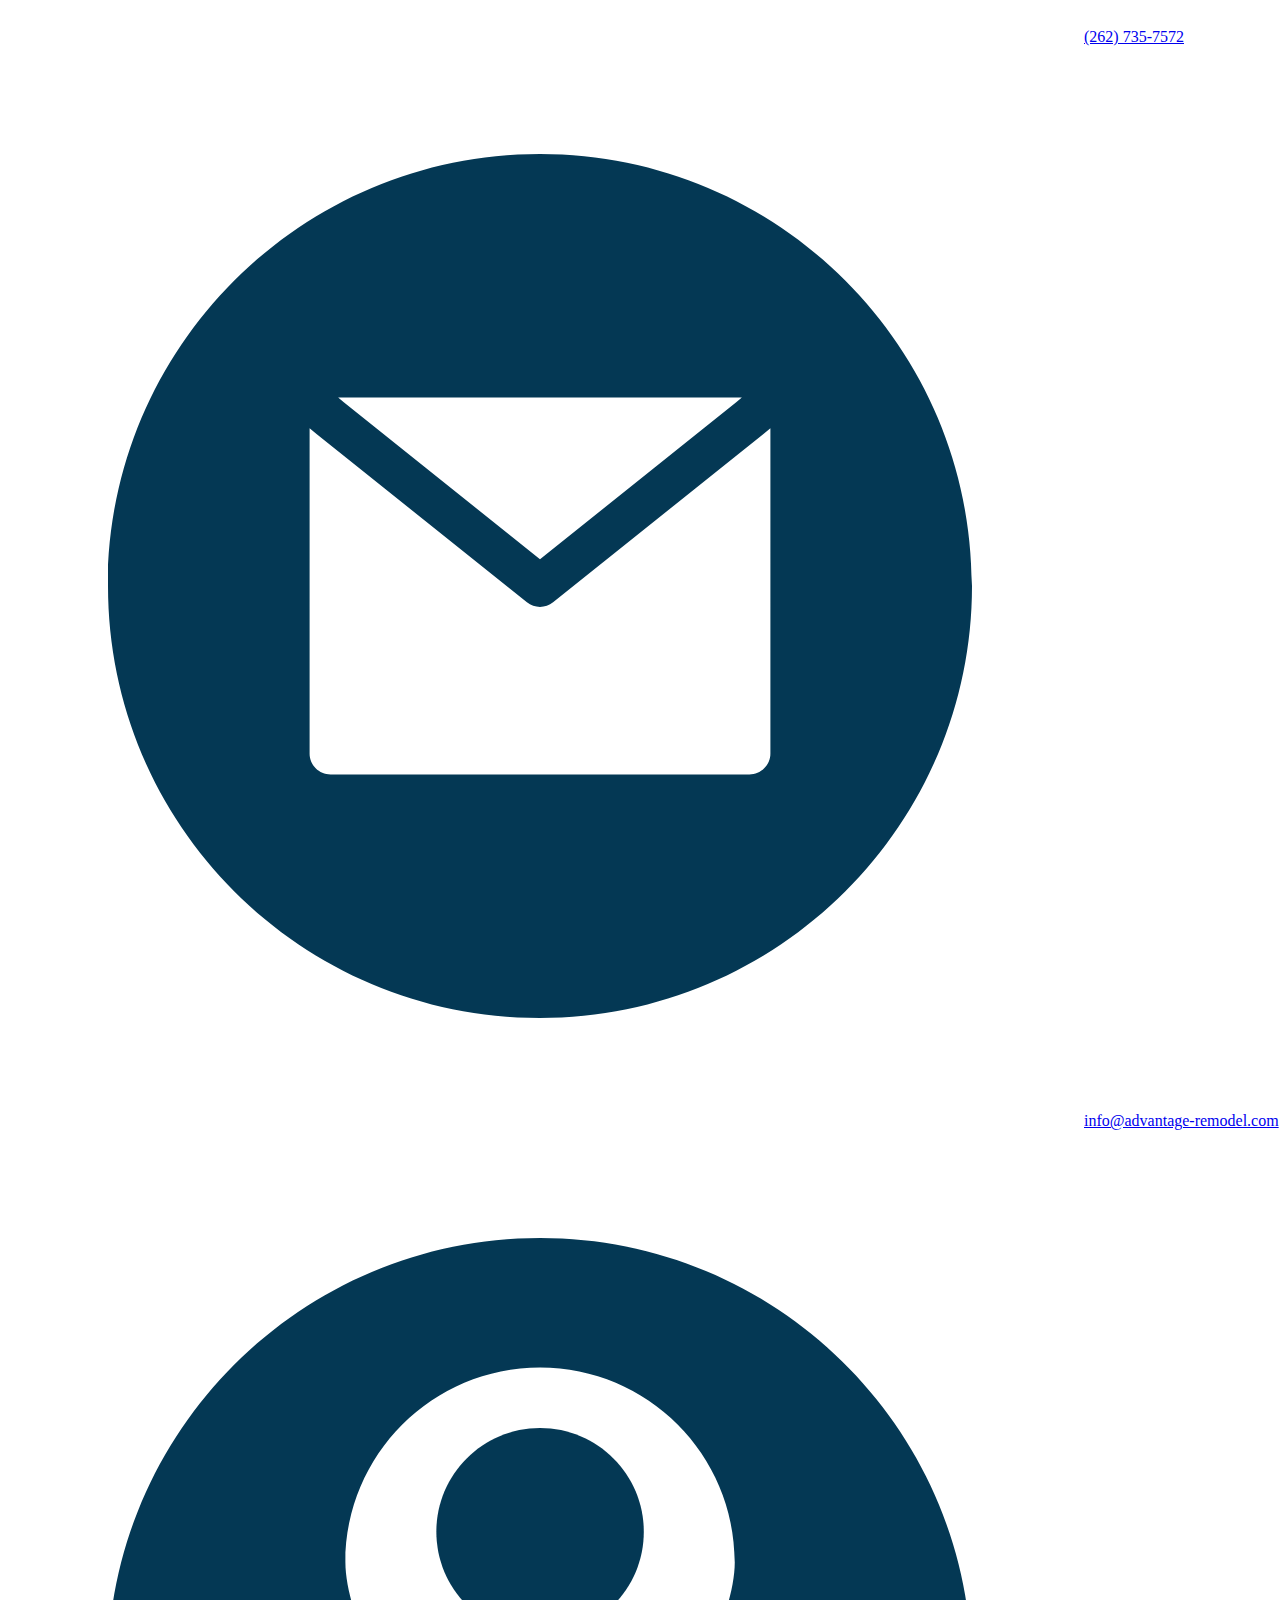
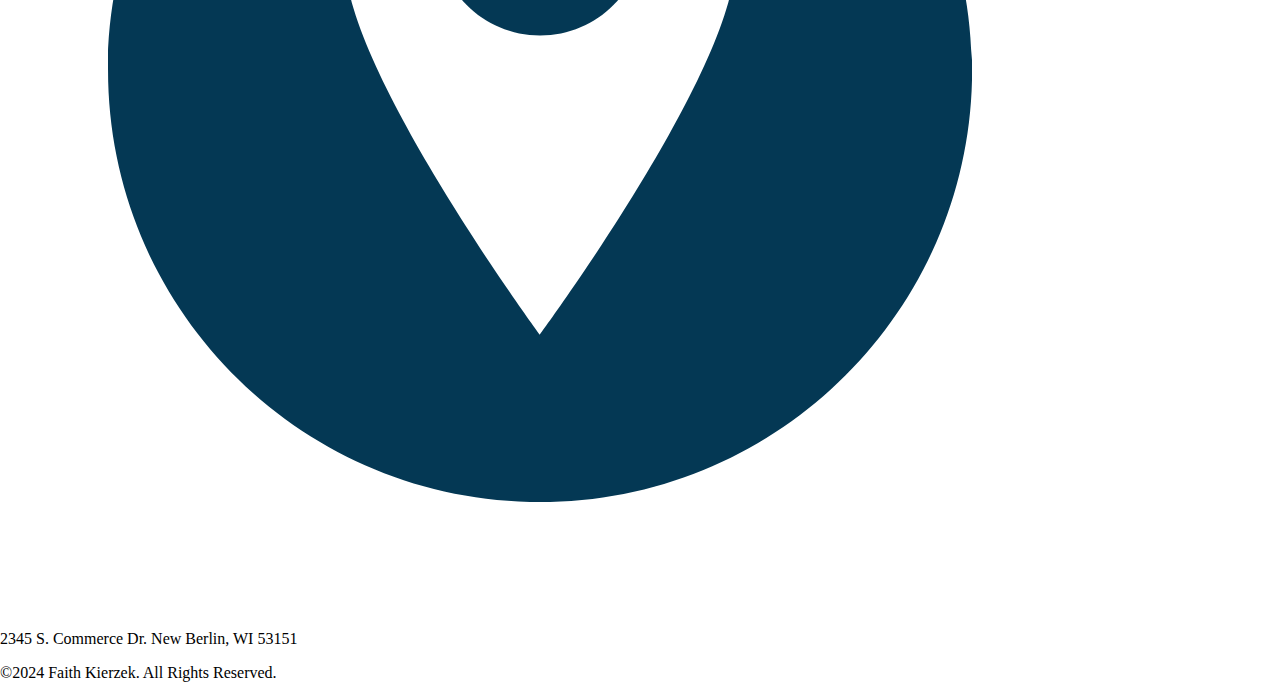
==== commit 5004b0ad: "commit changes" ====
--- a/about-us.html
+++ b/about-us.html
@@ -5,6 +5,15 @@
     <meta name="viewport" content="width=device-width, initial-scale=1.0">
     <title>Advantage Design + Remodel</title>
     <link rel="stylesheet" href="styles.css">
+    <link rel="apple-touch-icon" sizes="180x180" href="Images/apple-touch-icon.png">
+    <link rel="icon" type="image/png" sizes="32x32" href="Images/favicon-32x32.png">
+    <link rel="icon" type="image/png" sizes="16x16" href="Images/favicon-16x16.png">
+    <link rel="manifest" href="Images/site.webmanifest">
+    <link rel="mask-icon" href="Images/safari-pinned-tab.svg" color="#5bbad5">
+    <link rel="shortcut icon" href="Images/favicon.ico">
+    <meta name="msapplication-TileColor" content="#da532c">
+    <meta name="msapplication-config" content="Images/browserconfig.xml">
+    <meta name="theme-color" content="#ffffff">
 </head>
 <body>
     <header>
--- a/styles.css
+++ b/styles.css
@@ -0,0 +1,79 @@
+body{
+    margin: 0;
+    padding: 0;
+}
+img{
+    max-width: 100%;
+}
+header{
+    padding: 1.5rem;
+    background-color: #023854;
+}
+header h1{
+    display: none;
+}
+header .form{
+    display: none;
+}
+.white-logo{
+    width: 17rem;
+}
+header{
+    font-family: 'Bebas Neue';
+    font-size: 1.25rem;
+}
+header nav a{
+    text-align: right;
+    padding: .25rem;
+}
+.header-nav{
+    float: right;
+}
+.header-nav{
+    display: block;
+    margin-top: 70px;
+    margin-bottom: 10px;
+}
+.header-nav a{
+    display: block;
+    text-decoration: none;
+    color: #fff;
+}
+.header-nav a.current-page{
+    color: #a02843;
+}
+.header-nav a:hover{
+    text-decoration: underline;
+}
+.wwd{
+    background-color: #fff;
+}
+.wwd h2{
+    color: #a02843;
+    font-family: 'Bebas Neue';
+    font-size: 2rem;
+    padding: 1rem;
+    display: flex;
+    justify-content: center;
+    align-items: center;
+}
+.wwd img{
+    width: 10rem;
+    margin: .75rem;
+}
+.wwd a{
+    font-family: 'Lato';
+    text-decoration: none;
+}
+.wwd a{
+    padding: .75rem .5rem;
+    background-color: #023854;
+    color: #fff
+}
+.wwd a:hover{
+    text-decoration: underline;
+}
+.wwd{
+    display: grid;
+}
+
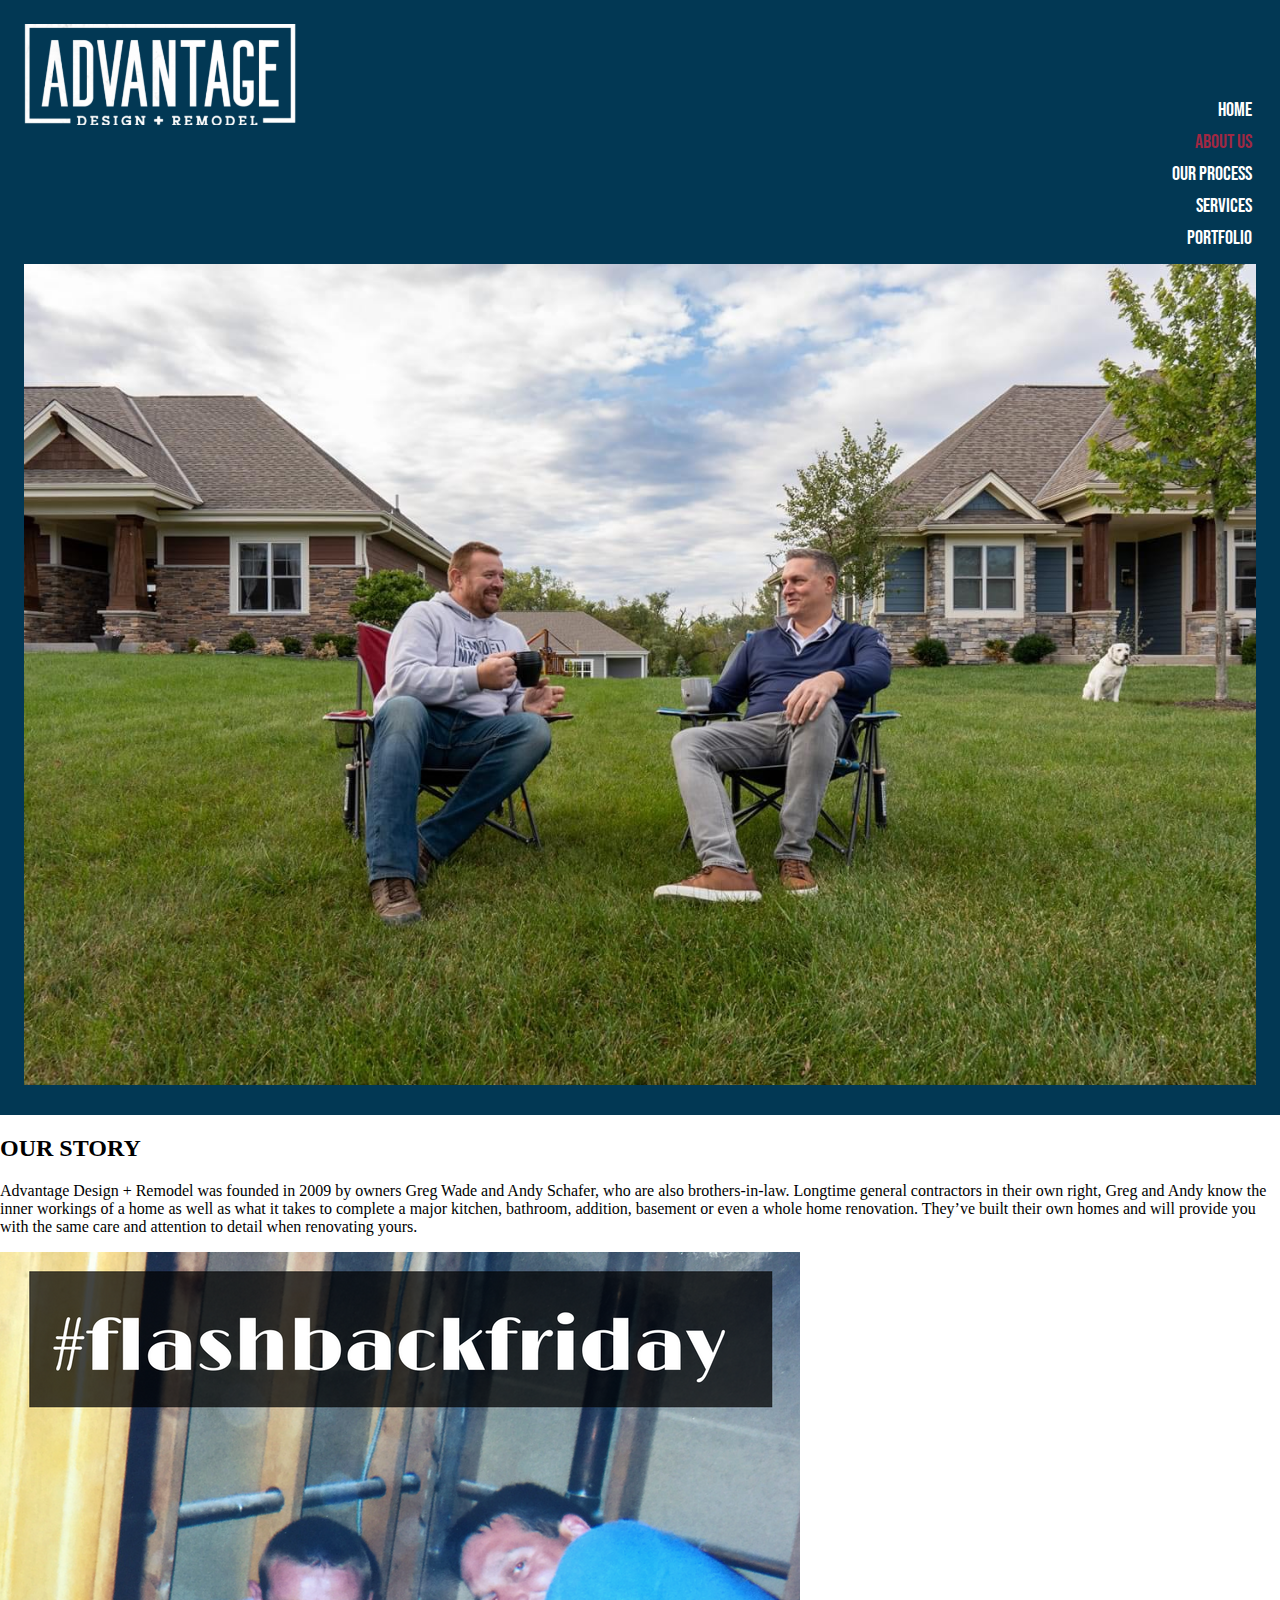
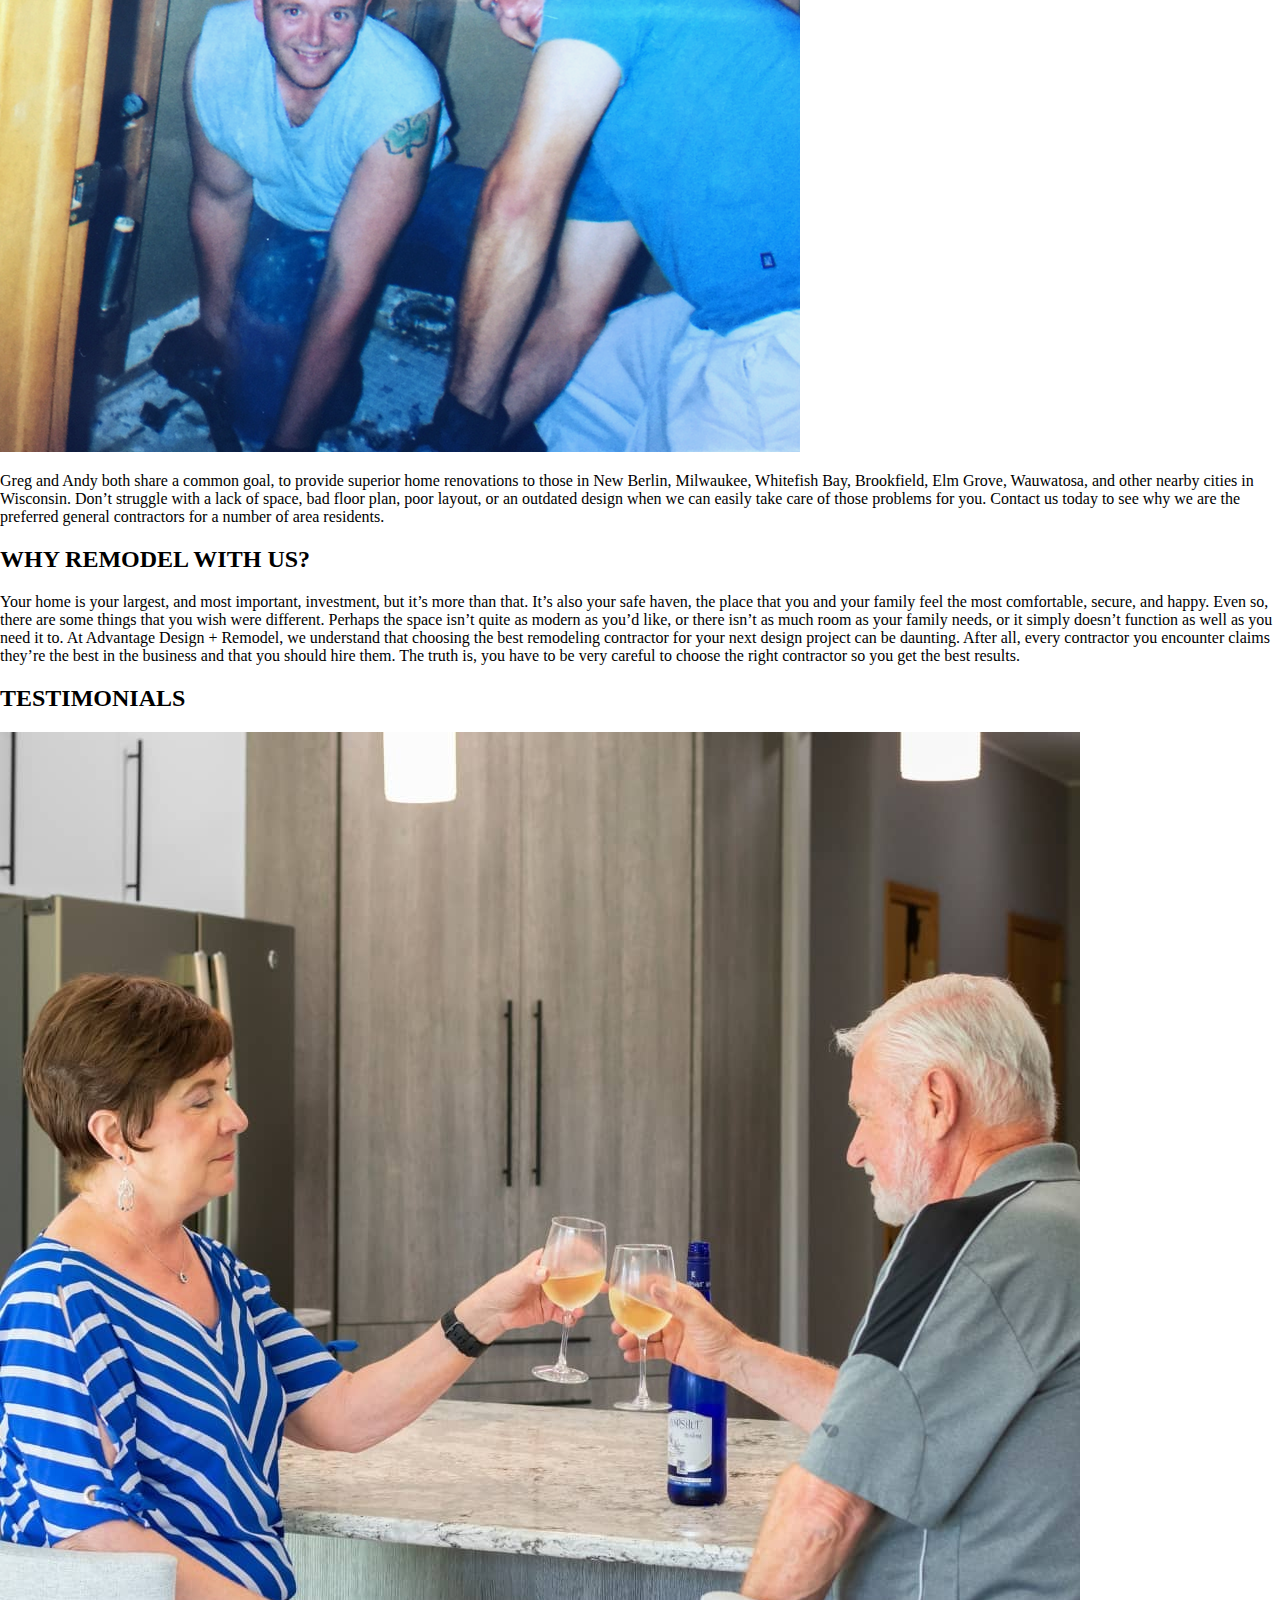
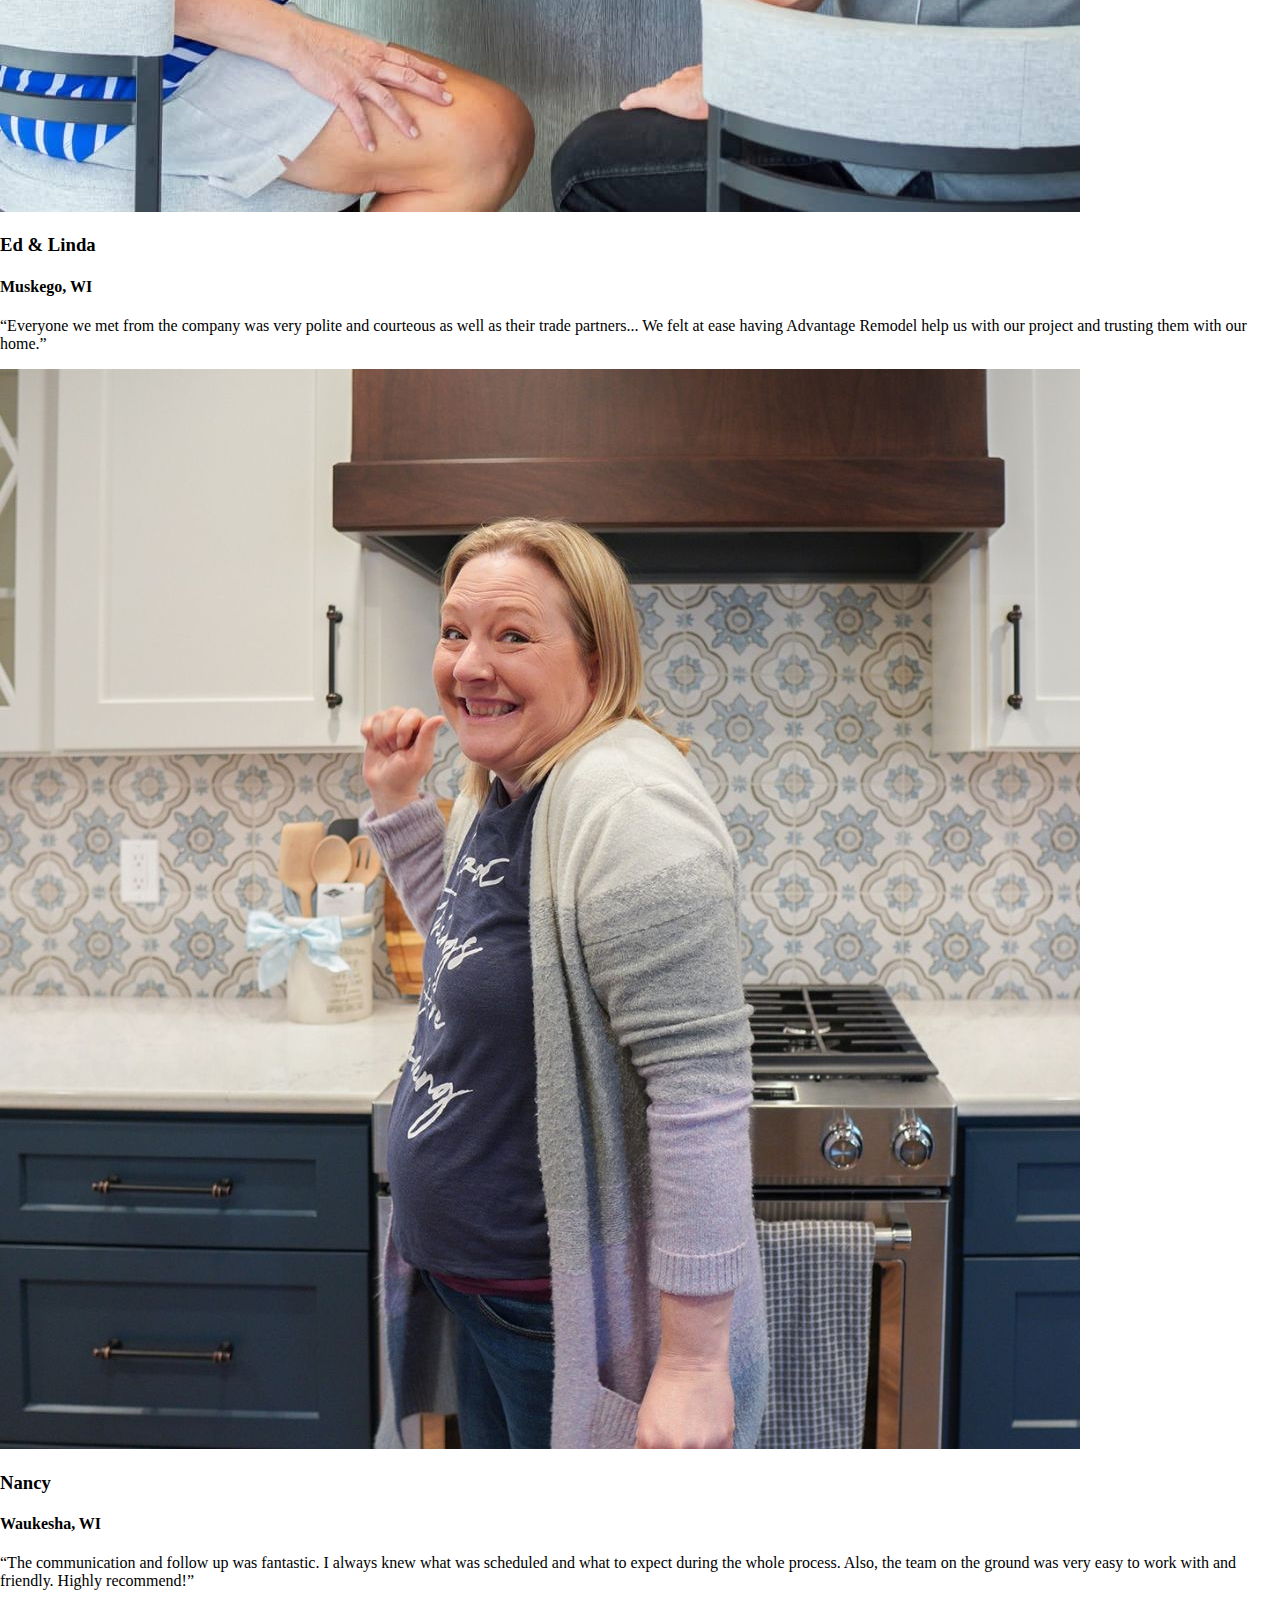
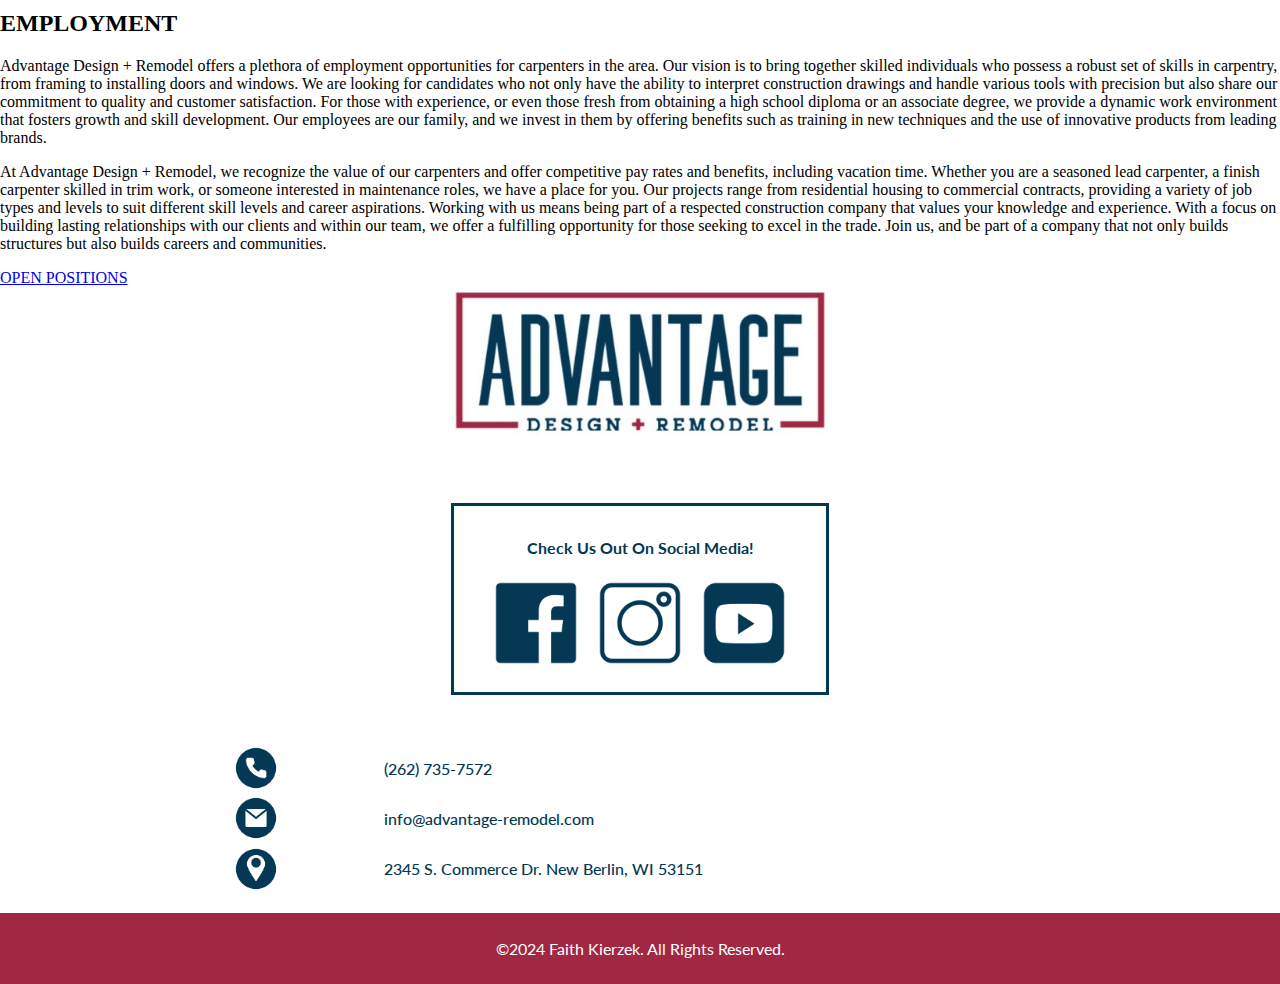
==== commit 36338fe2: "Save advantage" ====
--- a/about-us.html
+++ b/about-us.html
@@ -14,19 +14,23 @@
     <meta name="msapplication-TileColor" content="#da532c">
     <meta name="msapplication-config" content="Images/browserconfig.xml">
     <meta name="theme-color" content="#ffffff">
+    <link rel="preconnect" href="https://fonts.googleapis.com">
+    <link rel="preconnect" href="https://fonts.gstatic.com" crossorigin>
+    <link href="https://fonts.googleapis.com/css2?family=Bebas+Neue&display=swap" rel="stylesheet">
+    <link href="https://fonts.googleapis.com/css2?family=Bebas+Neue&family=Lato:ital,wght@0,100;0,300;0,400;0,700;0,900;1,100;1,300;1,400;1,700;1,900&display=swap" rel="stylesheet">
 </head>
 <body>
     <header>
-        <img src="Images/adr-logo-one-color-white (1).png">
-        <nav>
+        <img src="Images/adr-logo-one-color-white (1).png" alt="Advantage Design + Remodel all white logo" class="white-logo">
+        <nav class="header-nav">
             <a href="index.html">Home</a>
-            <a href="about-us.html">About Us</a>
+            <a href="about-us.html" class="current-page">About Us</a>
             <a href="our-process.html">Our Process</a>
             <a href="services.html">Services</a>
             <a href="portfolio.html">Portfolio</a>
         </nav>
         <h1>ABOUT US</h1>
-        <img src="Images/neighbors.jpg" alt="Advantage Design + Remodel owners Andy & Greg sitting together in lawn chairs">
+        <img src="Images/neighbors.jpg" alt="Advantage Design + Remodel owners Andy & Greg sitting together in lawn chairs" class="header-image">
     </header>
     <main>
         <div class="story">
@@ -144,8 +148,8 @@
     <footer>
         <img src="Images/adr-logo-full-color.jpg" alt="Advantage Design + Remodel full color logo">
         <br>
-        <p>Check Us Out On Social Media!</p>
         <div class="socials">
+            <p>Check Us Out On Social Media!</p>
             <img src="Images/facebook-icon.png" alt="Blue Facebook icon">
             <img src="Images/instagram-icon.png" alt="Blue Instagram icon">
             <img src="Images/youtube-icon.png" alt="Blue YouTube icon">
@@ -158,6 +162,7 @@
             <img src="Images/location-icon.png" alt="Blue location icon">
             <p>2345 S. Commerce Dr. New Berlin, WI 53151</p>
         </div>
+        <br>
         <div class="copyright">
             <p>&copy;2024 Faith Kierzek. All Rights Reserved.</p>
         </div>
--- a/styles.css
+++ b/styles.css
@@ -51,8 +51,7 @@
 .wwd h2{
     color: #a02843;
     font-family: 'Bebas Neue';
-    font-size: 2rem;
-    padding: 1rem;
+    font-size: 2.5rem;
     display: flex;
     justify-content: center;
     align-items: center;
@@ -75,5 +74,201 @@
 }
 .wwd{
     display: grid;
-}
-
+    grid-template-columns: repeat(2, 1fr);
+    gap: .5rem;
+    justify-content: center;
+    align-items: center;
+    text-align: center;
+}
+.wwd-title{
+    grid-area: 1/1/2/3;
+}
+.wwd-kitchen-img{
+    grid-area: 2/1/2/3;
+    justify-self: auto;
+}
+.wwd-kitchen-a{
+    grid-area: 3/1/4/2;
+    margin: 0 4rem;
+}
+.wwd-bathroom-img{
+    grid-area: 2/2/3/3;
+    justify-self: center;
+    align-self: center;
+}
+.wwd-bathroom-a{
+    grid-area: 3/2/4/3;
+    margin: 0 3.5rem;
+}
+.wwd-basement-img{
+    grid-area: 4/1/5/2;
+    justify-self: center;
+    align-self: center;
+}
+.wwd-basement-a{
+    grid-area: 5/1/6/2;
+    margin: 0 3.5rem;
+}
+.wwd-addition-img{
+    grid-area: 4/2/5/3;
+    justify-self: center;
+    align-self: center;
+}
+.wwd-addition-a{
+    grid-area: 5/2/6/3;
+    margin: 0 4rem;
+}
+.wwd-custom-img{
+    grid-area: 6/1/7/3;
+    justify-self: center;
+    align-self: center;
+}
+.wwd-custom-a{
+    grid-area: 7/1/8/3;
+    margin: 0 9rem;
+}
+.check-out{
+    position: relative;
+    height: 350px;
+}
+.check-out{
+    font-family: 'Lato';
+    background-image: url(Images/check-out-portfolio-photo.png);
+    background-size: cover;
+    background-repeat: no-repeat;
+    background-position: center;
+    max-height: 100%;
+    padding: 1rem;
+}
+.check-out h2{
+    color: #023854;
+    margin: 2rem 4rem;
+    font-size: 3.5rem;
+}
+.check-out a{
+    text-decoration: none;
+    color: #fff;
+    margin: 2rem 4rem;
+    padding: .75rem 1.25rem;
+    background-color: #a02843;
+    font-size: 1.25rem;
+}
+.check-out a{
+    position: absolute;
+    right: 0;
+    top: 70%;
+}
+.ready-to-start{
+    background-color: #023854;
+    color: #fff;
+    font-family: 'Lato';
+    padding: 1rem;
+    display: grid;
+    grid-template-columns: auto;
+    text-align: center;
+}
+.ready-to-start h2{
+    font-size: 3rem;
+    justify-self: center;
+}
+.ready-to-start a{
+    color: #fff;
+    text-decoration: none;
+    padding: 1rem 4rem;
+    background-color: #a02843;
+    margin: 1rem auto;
+    display: inline-block;
+    width: 195px;
+}
+.lets-connect{
+    font-family: 'Lato';
+    background-color: #a02843;
+    margin: 1.5rem 2.5rem;
+}
+.lets-connect h3{
+    color: #fff;
+    font-size: 2rem;
+    padding: 1rem;
+    text-align: center;
+    margin-top: 0;
+    margin-bottom: .25rem;
+}
+.lets-connect form{
+    background-color: #fff;
+    border: .25px solid #000;
+    margin: 1rem 2rem;
+    color: #023854;
+}
+.lets-connect h4{
+    color: #a02843;
+    text-align: center;
+    font-size: 1.25rem;
+    margin: .75rem;
+}
+.lets-connect form{
+    display: grid;
+    grid-template-columns: auto;
+    padding: 1rem 2rem;
+}
+.lets-connect label{
+    font-size: 1rem;
+    font-weight: 550;
+    margin: .5rem;
+}
+.lets-connect input{
+    background-color: #c6c4c4;
+}
+input#message{
+    height: 200px;
+}
+footer{
+    font-family: 'Lato';
+    display: grid;
+}
+footer img{
+    justify-self: center;
+    align-self: center;
+    width: 400px;
+}
+.socials{
+    color: #023854;
+    border: 3px solid #023854;
+    margin: 3rem;
+    padding: 1rem 2rem;
+    justify-self: center;
+}
+.socials p{
+    text-align: center;
+    font-weight: 700;
+}
+.socials img{
+    display: inline-flex;
+    width: 100px;
+    align-content: center;
+    justify-content: center;
+}
+.contact-info{
+    font-family: 'Lato';
+    display: grid;
+    grid-template-columns: 1fr 3fr;
+    margin: 0 8rem;
+}
+.contact-info img{
+    width: 50px;
+}
+.contact-info a, .contact-info p{
+    color: #023854;
+    text-decoration: none;
+    font-weight: 500;
+    justify-content: center;
+    align-content: center;
+}
+footer>.copyright{
+    background-color: #a02843;
+    color: #fff;
+    text-align: center;
+    padding: 10px 0;
+    position: relative;
+    width: 100%;
+    bottom: 0;
+}
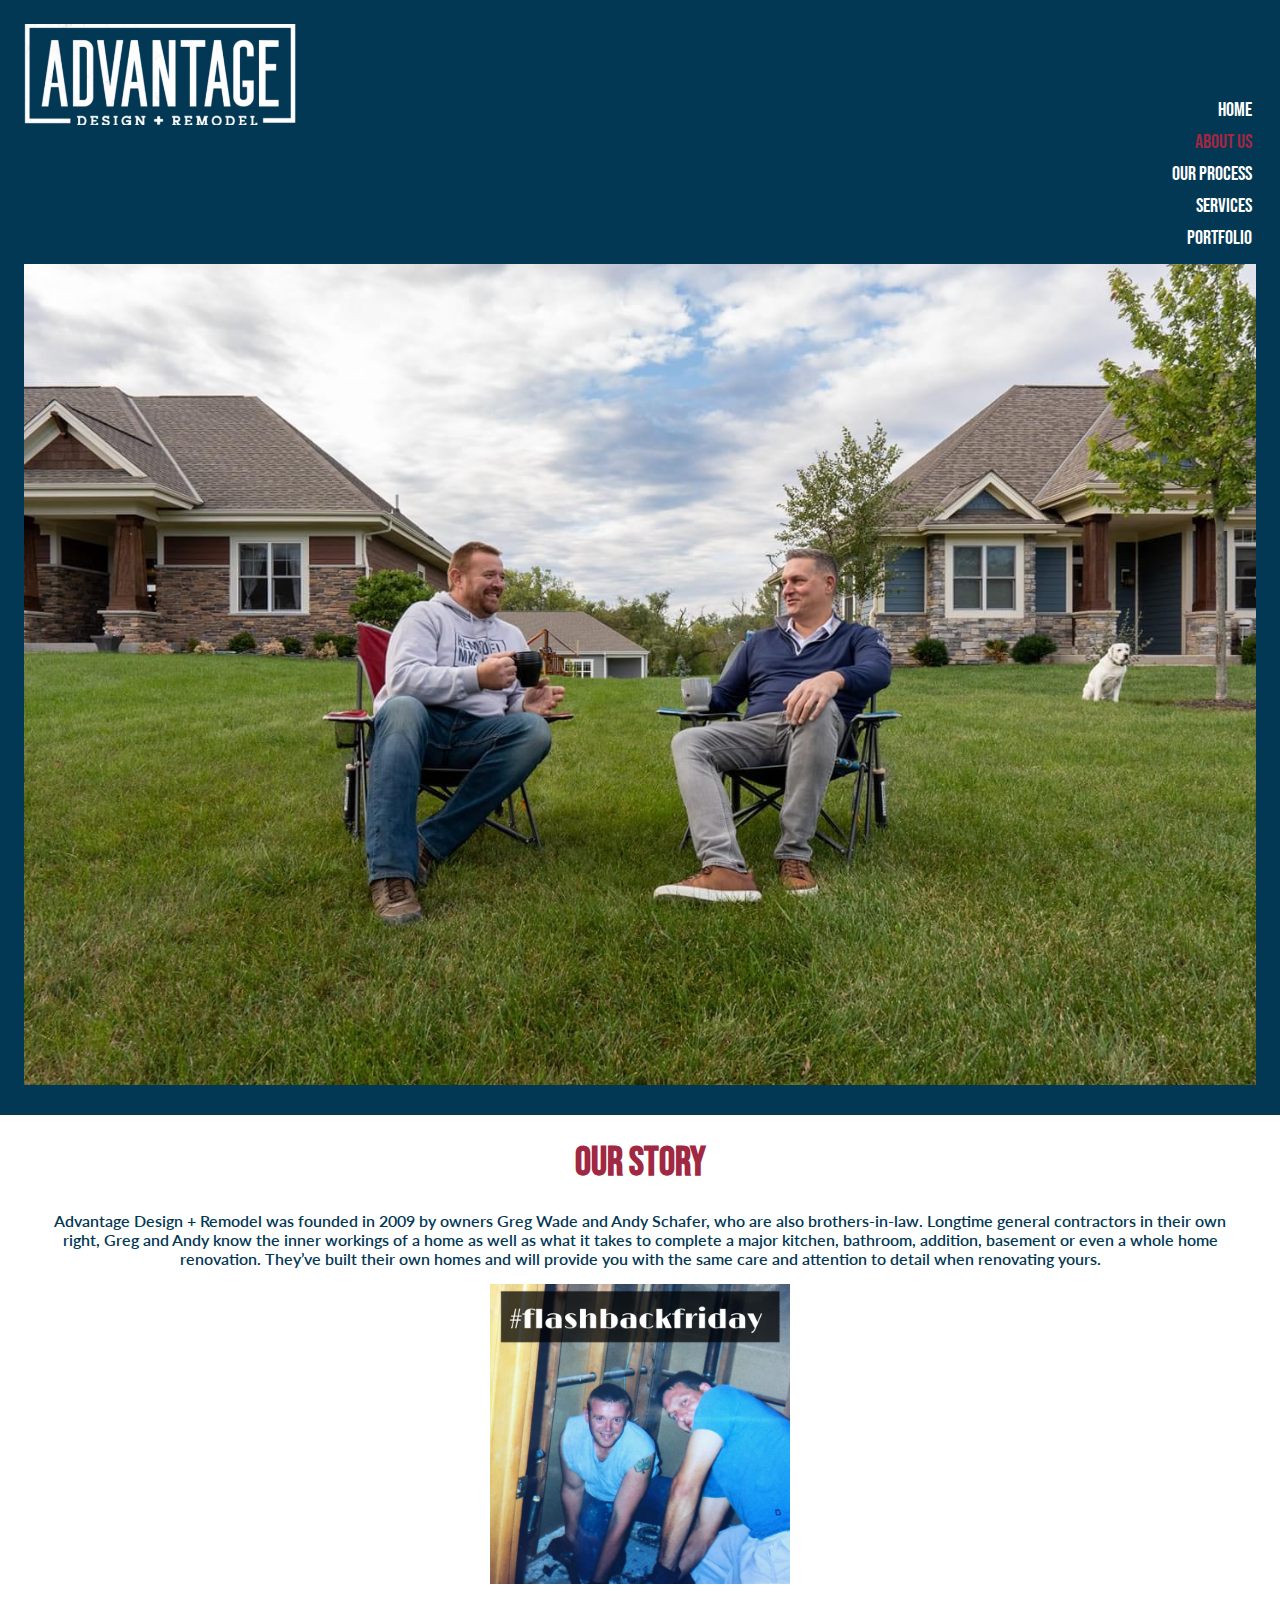
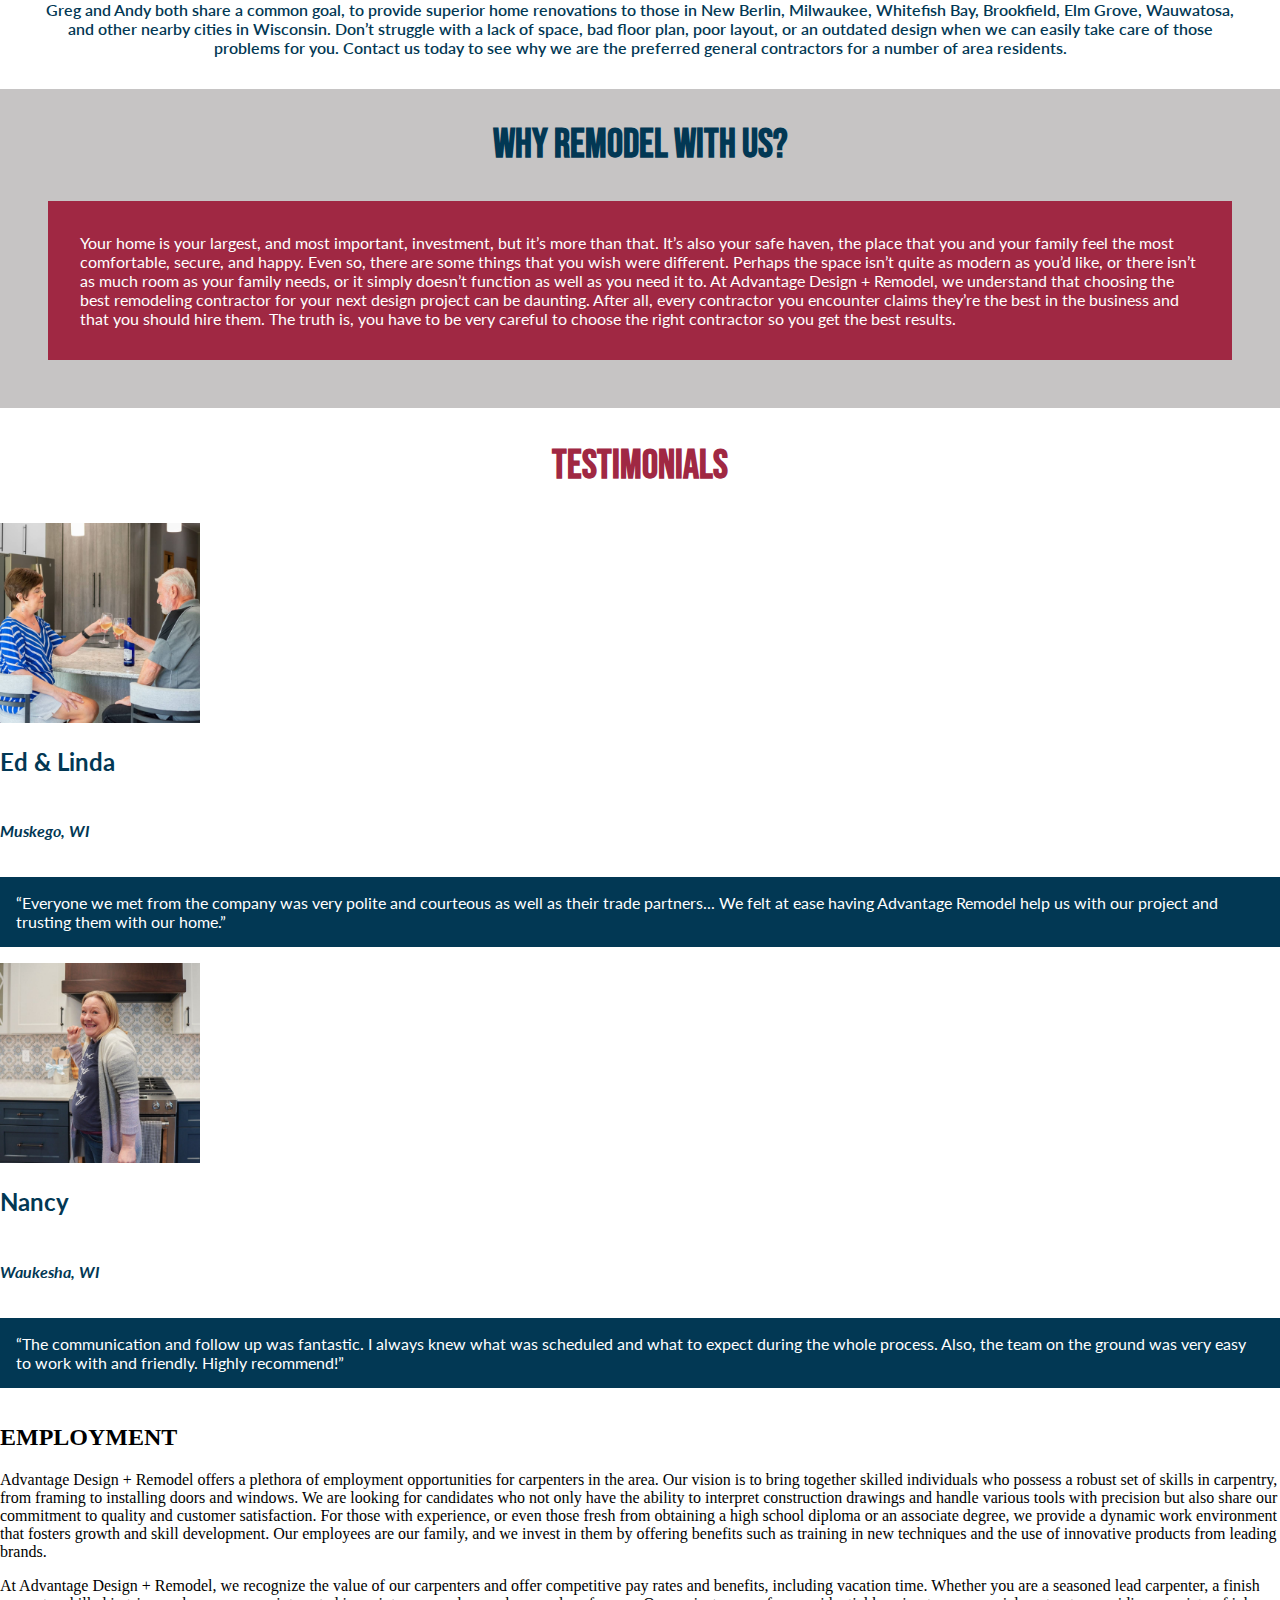
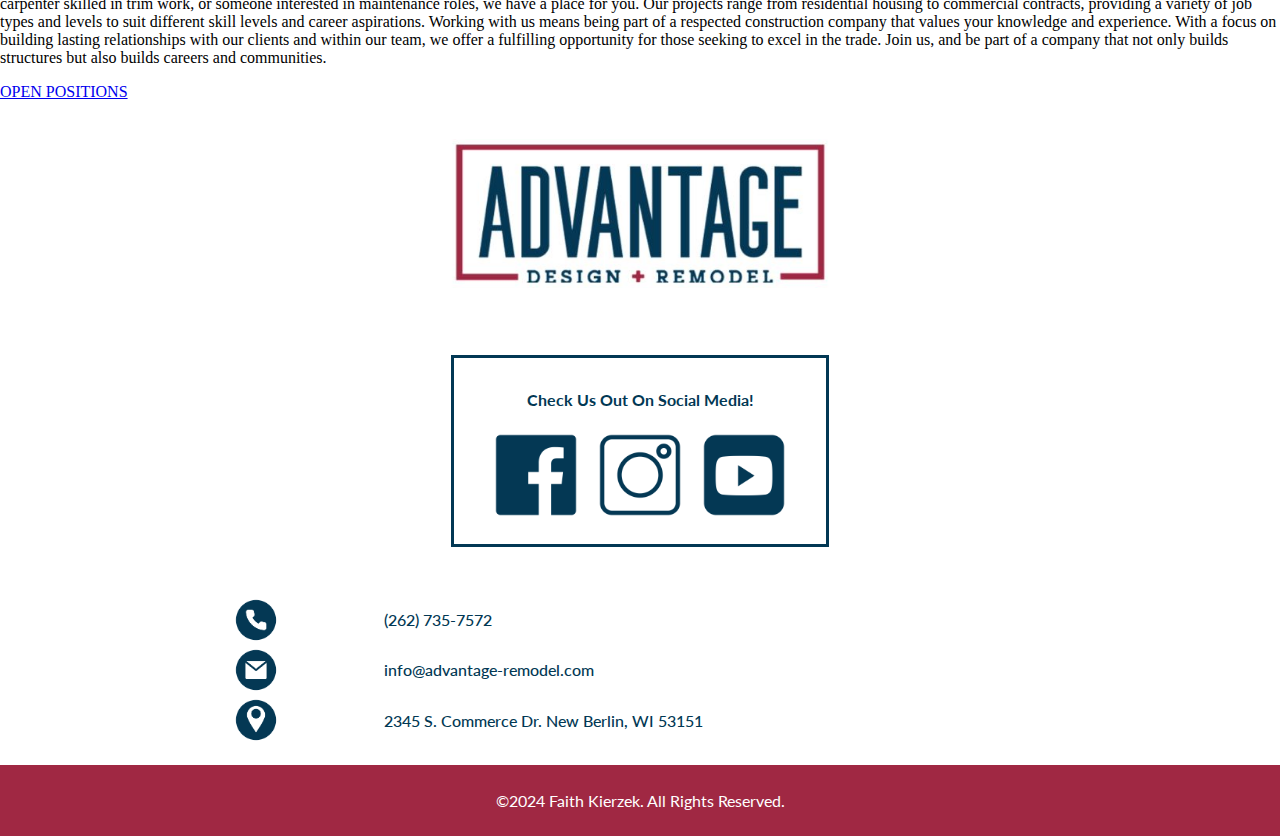
==== commit 262a6f33: "save advantage" ====
--- a/about-us.html
+++ b/about-us.html
@@ -146,6 +146,8 @@
         </div>
     </main>
     <footer>
+        <br>
+        <br>
         <img src="Images/adr-logo-full-color.jpg" alt="Advantage Design + Remodel full color logo">
         <br>
         <div class="socials">
--- a/styles.css
+++ b/styles.css
@@ -272,3 +272,72 @@
     width: 100%;
     bottom: 0;
 }
+.story{
+    margin: 1rem 2.5rem;
+    display: grid;
+}
+.story h2{
+    font-family: 'Bebas Neue';
+    color: #a02843;
+    font-size: 2.5rem;
+    text-align: center;
+    margin: .5rem;
+}
+.story p{
+    font-family: 'Lato';
+    color: #023854;
+    text-align: center;
+    font-weight: 600;
+}
+.story img{
+    width: 300px;
+    justify-self: center;
+}
+.why-remodel{
+    background-color: #c6c4c4;
+    padding: 1rem;
+}
+.why-remodel h2{
+    font-family: 'Bebas Neue';
+    color: #023854;
+    font-size: 2.5rem;
+    text-align: center;
+    margin: 1rem 4rem;
+}
+.why-remodel p{
+    font-family: 'Lato';
+    color: #fff;
+    text-align: left;
+    margin: 2rem;
+    padding: 2rem;
+    background-color: #a02843;
+}
+.testimonials{
+    display: grid;
+}
+.testimonials h2{
+    font-family: 'Bebas Neue';
+    color: #a02843;
+    font-size: 2.5rem;
+    text-align: center;
+}
+.testimonials h3, .testimonials h4{
+    font-family: 'Lato';
+    color: #023854;
+}
+.testimonials h3{
+    font-size: 1.5rem;
+    font-weight: 700;
+}
+.testimonials h4{
+    font-style: italic;
+}
+.testimonials img{
+    width: 200px;
+}
+.testimonials p{
+    font-family: 'Lato';
+    color: #fff;
+    padding: 1rem;
+    background-color: #023854;
+}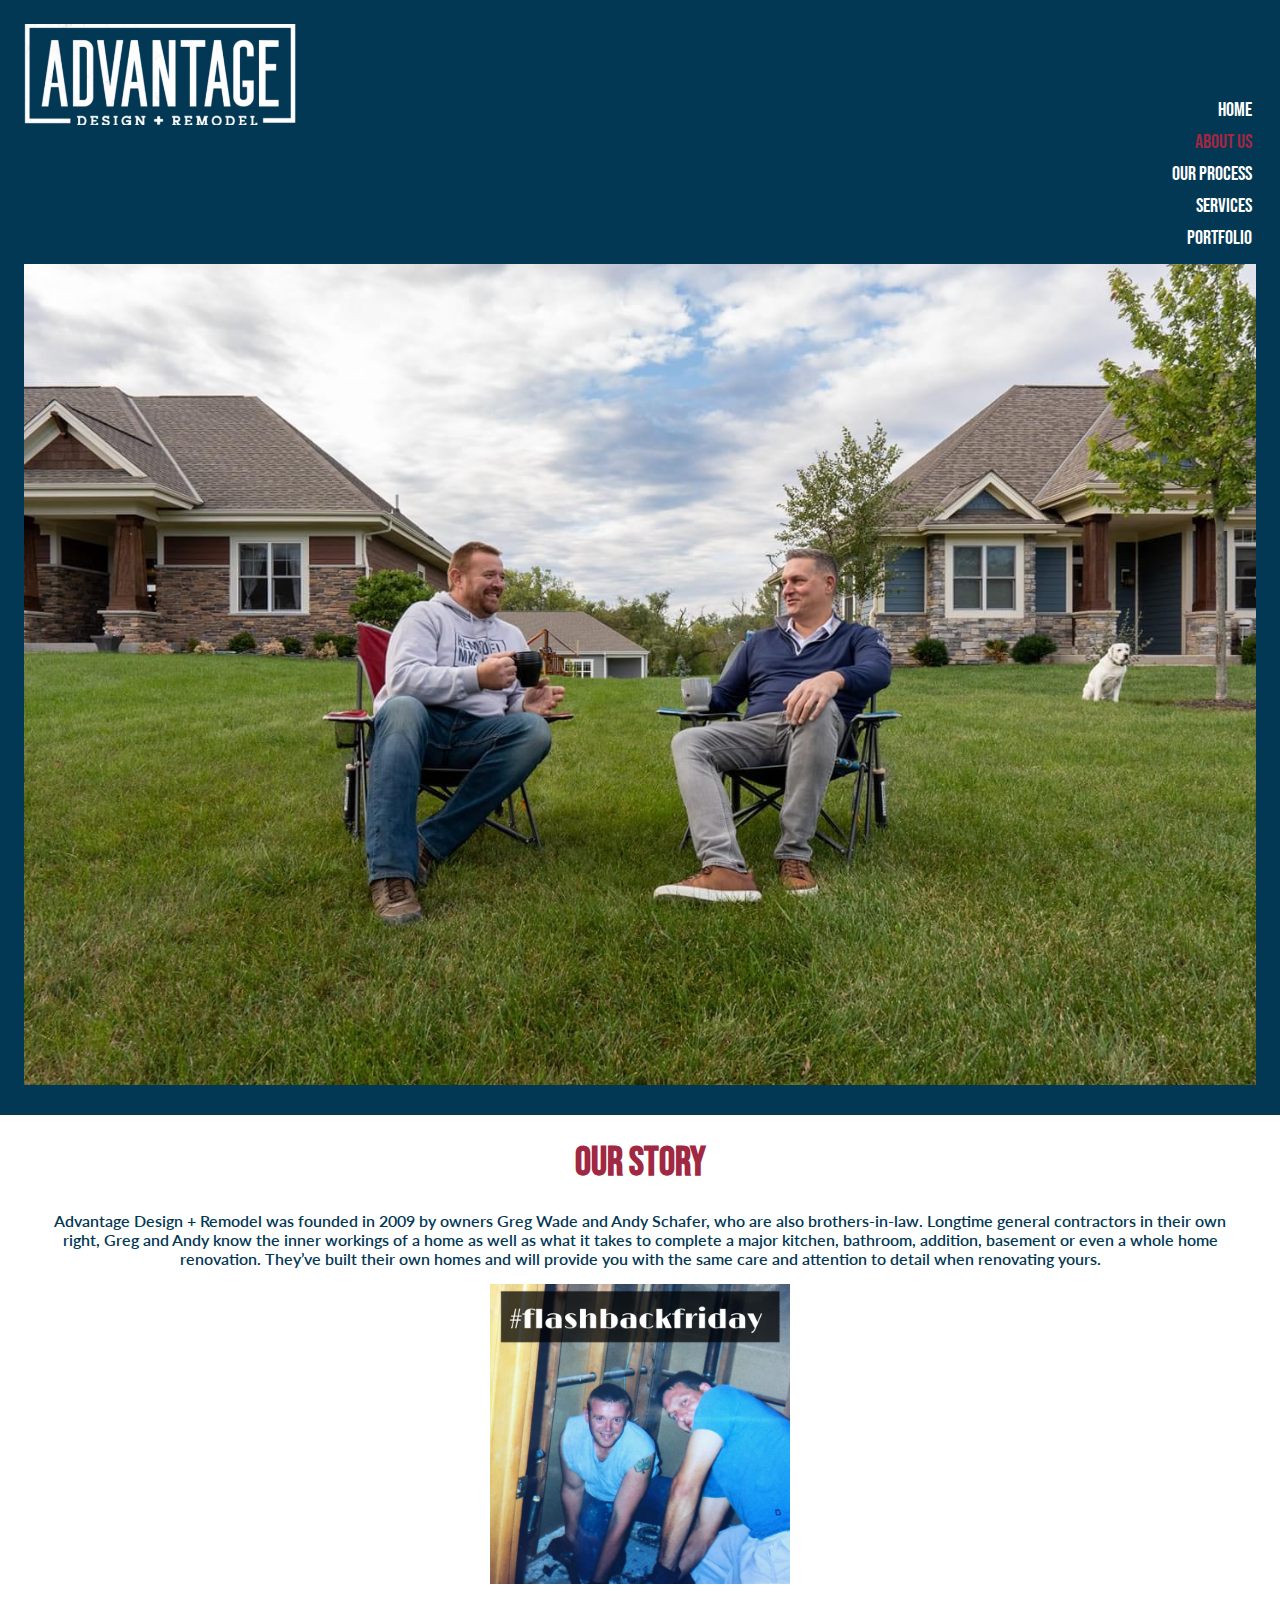
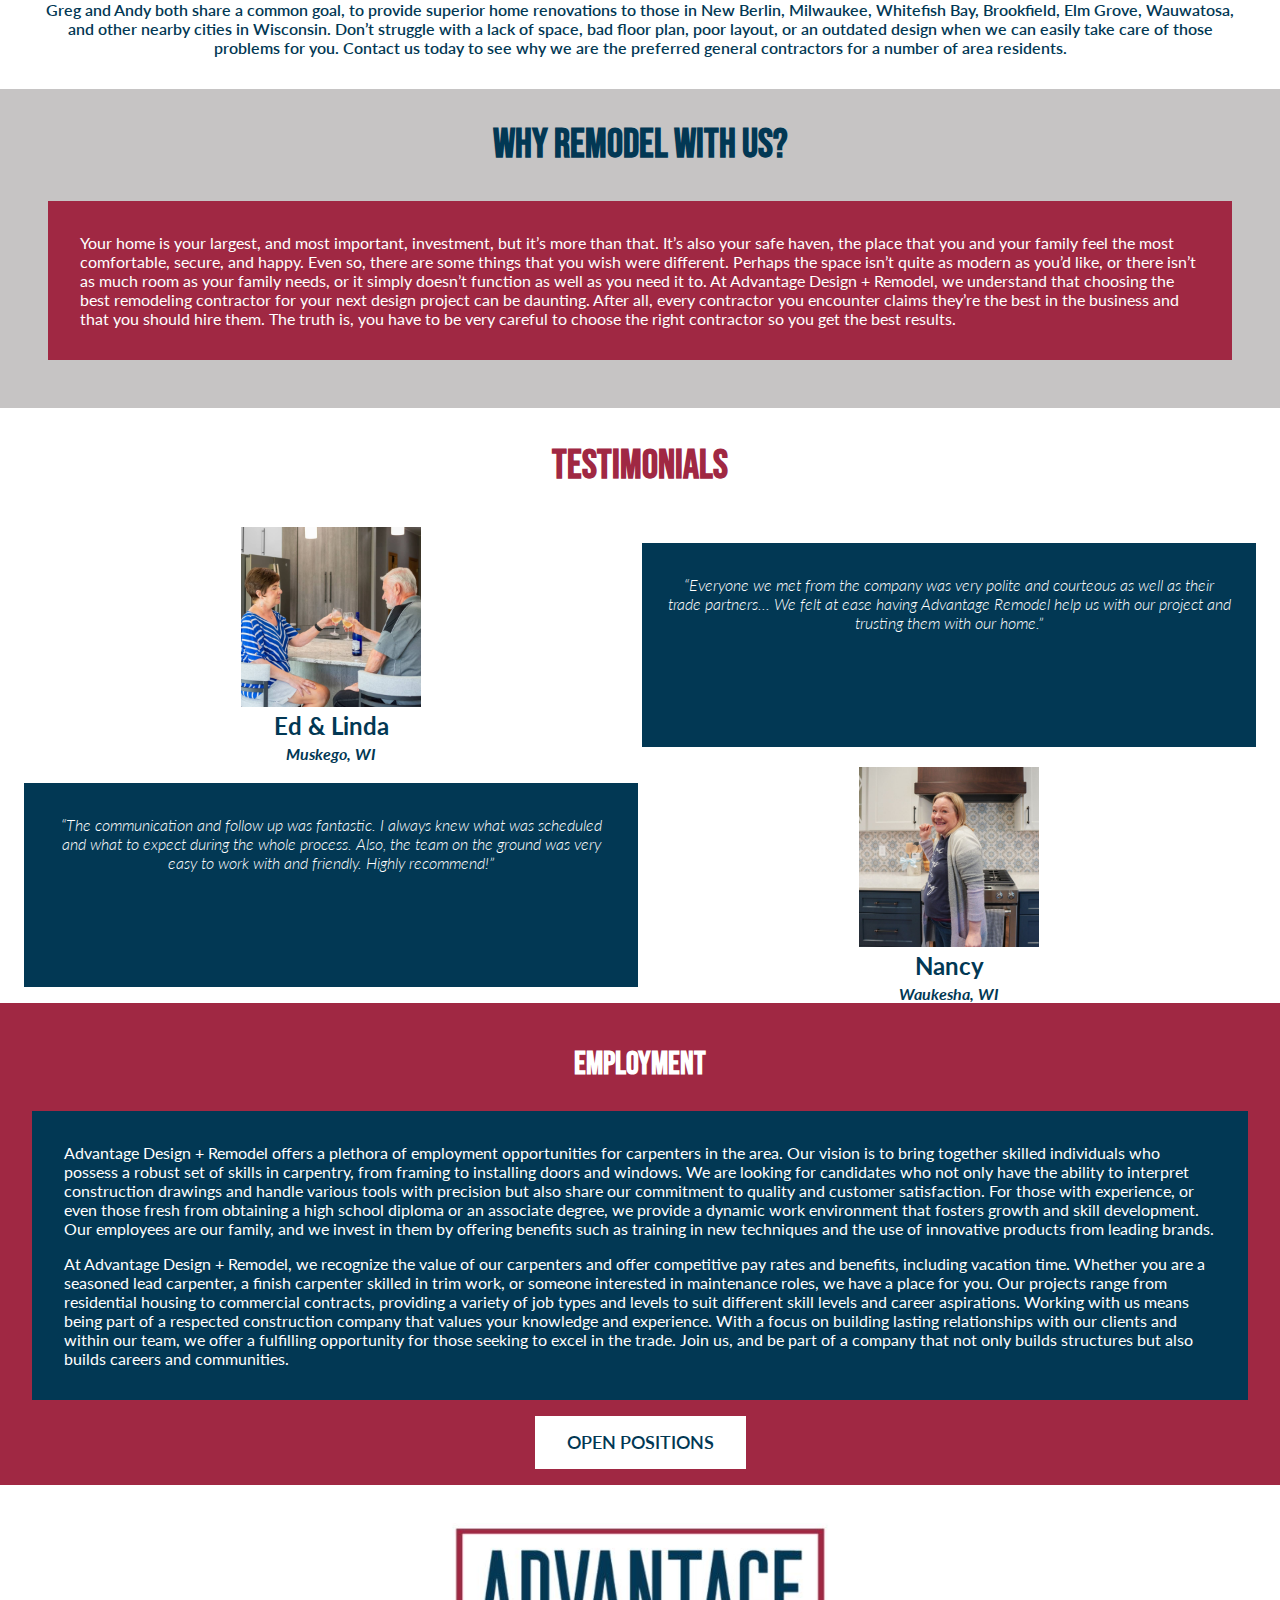
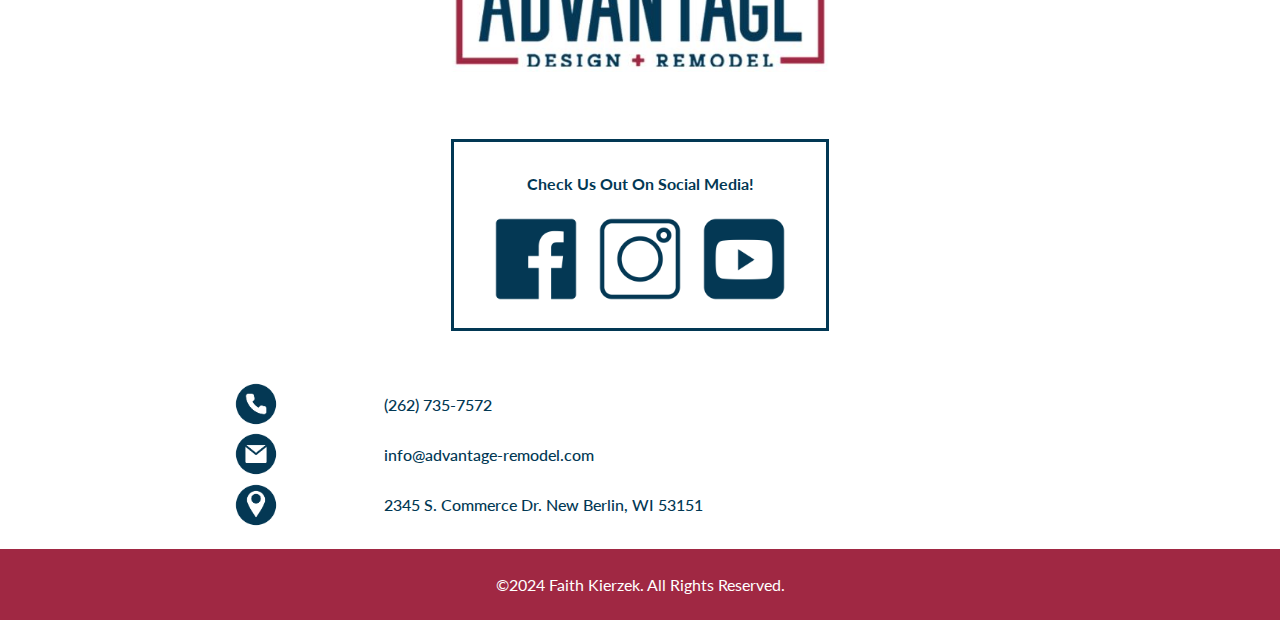
==== commit af878cb1: "save advantage" ====
--- a/about-us.html
+++ b/about-us.html
@@ -80,11 +80,11 @@
                 the best results.</P>
         </div>
         <div class="testimonials">
-            <h2>TESTIMONIALS</h2>
-            <img src="Images/ed-linda.jpg" alt="Ed & Linda celebrating in newly remodeled kitchen">
-            <h3>Ed & Linda</h3>
-            <h4>Muskego, WI</h4>
-            <p>“Everyone we met from the 
+            <h2 class="testimonial-title">TESTIMONIALS</h2>
+            <img src="Images/ed-linda.jpg" alt="Ed & Linda celebrating in newly remodeled kitchen" class="ed-linda-photo">
+            <h3 class="ed-linda">Ed & Linda</h3>
+            <h4 class="muskego">Muskego, WI</h4>
+            <p class="testimonial-ed-linda">“Everyone we met from the 
                 company was very polite and 
                 courteous as well as their 
                 trade partners... We felt at 
@@ -92,10 +92,10 @@
                 Remodel help us with our 
                 project and trusting them 
                 with our home.”</p>
-            <img src="Images/Nancy.jpg" alt="Nancy excited in newly remodeled kitchen">
-            <h3>Nancy</h3>
-            <h4>Waukesha, WI</h4>
-            <p>“The communication and 
+            <img src="Images/Nancy.jpg" alt="Nancy excited in newly remodeled kitchen" class="nancy-photo">
+            <h3 class="nancy">Nancy</h3>
+            <h4 class="waukesha">Waukesha, WI</h4>
+            <p class="testimonial-nancy">“The communication and 
                 follow up was fantastic. I 
                 always knew what was 
                 scheduled and what to 
@@ -107,41 +107,43 @@
         </div>
         <div class="employment">
             <h2>EMPLOYMENT</h2>
-            <p>Advantage Design + Remodel offers a plethora of 
-                employment opportunities for carpenters in the 
-                area. Our vision is to bring together skilled 
-                individuals who possess a robust set of skills in 
-                carpentry, from framing to installing doors and 
-                windows. We are looking for candidates who not 
-                only have the ability to interpret construction 
-                drawings and handle various tools with precision 
-                but also share our commitment to quality and 
-                customer satisfaction. For those with experience, or 
-                even those fresh from obtaining a high school 
-                diploma or an associate degree, we provide a 
-                dynamic work environment that fosters growth and 
-                skill development. Our employees are our family, 
-                and we invest in them by offering benefits such as 
-                training in new techniques and the use of 
-                innovative products from leading brands. </p>
-            <p>At Advantage Design + Remodel, we recognize the 
-                value of our carpenters and offer competitive pay 
-                rates and benefits, including vacation time. 
-                Whether you are a seasoned lead carpenter, a finish 
-                carpenter skilled in trim work, or someone 
-                interested in maintenance roles, we have a place for 
-                you. Our projects range from residential housing to 
-                commercial contracts, providing a variety of job 
-                types and levels to suit different skill levels and 
-                career aspirations. Working with us means being 
-                part of a respected construction company that 
-                values your knowledge and experience. With a 
-                focus on building lasting relationships with our 
-                clients and within our team, we offer a fulfilling 
-                opportunity for those seeking to excel in the trade. 
-                Join us, and be part of a company that not only 
-                builds structures but also builds careers and 
-                communities.</p>
+            <div class='employment-ps'>
+                <p>Advantage Design + Remodel offers a plethora of 
+                    employment opportunities for carpenters in the 
+                    area. Our vision is to bring together skilled 
+                    individuals who possess a robust set of skills in 
+                    carpentry, from framing to installing doors and 
+                    windows. We are looking for candidates who not 
+                    only have the ability to interpret construction 
+                    drawings and handle various tools with precision 
+                    but also share our commitment to quality and 
+                    customer satisfaction. For those with experience, or 
+                    even those fresh from obtaining a high school 
+                    diploma or an associate degree, we provide a 
+                    dynamic work environment that fosters growth and 
+                    skill development. Our employees are our family, 
+                    and we invest in them by offering benefits such as 
+                    training in new techniques and the use of 
+                    innovative products from leading brands. </p>
+                <p>At Advantage Design + Remodel, we recognize the 
+                    value of our carpenters and offer competitive pay 
+                    rates and benefits, including vacation time. 
+                    Whether you are a seasoned lead carpenter, a finish 
+                    carpenter skilled in trim work, or someone 
+                    interested in maintenance roles, we have a place for 
+                    you. Our projects range from residential housing to 
+                    commercial contracts, providing a variety of job 
+                    types and levels to suit different skill levels and 
+                    career aspirations. Working with us means being 
+                    part of a respected construction company that 
+                    values your knowledge and experience. With a 
+                    focus on building lasting relationships with our 
+                    clients and within our team, we offer a fulfilling 
+                    opportunity for those seeking to excel in the trade. 
+                    Join us, and be part of a company that not only 
+                    builds structures but also builds careers and 
+                    communities.</p>
+            </div>
             <a href="https://www.advantage-remodel.com/about/employment-carpenters-new-berlin-wi/">OPEN POSITIONS</a>
         </div>
     </main>
--- a/styles.css
+++ b/styles.css
@@ -314,6 +314,10 @@
 }
 .testimonials{
     display: grid;
+    grid-template-columns: repeat(2, 1fr);
+    gap: .25rem;
+    margin: 0 1.5rem;
+    text-align: center;
 }
 .testimonials h2{
     font-family: 'Bebas Neue';
@@ -328,16 +332,90 @@
 .testimonials h3{
     font-size: 1.5rem;
     font-weight: 700;
+    margin: 0;
 }
 .testimonials h4{
     font-style: italic;
+    margin: 0;
 }
 .testimonials img{
-    width: 200px;
+    width: 180px;
+    justify-self: center;
+    align-self: center;
+    margin: 0;
 }
 .testimonials p{
     font-family: 'Lato';
     color: #fff;
+    padding: 2rem 1.5rem;
+    background-color: #023854;
+    font-size: 1rem;
+    font-style: italic;
+    font-weight: 300;
+}
+.testimonial-title{
+    grid-area: 1/1/2/3;
+}
+.ed-linda-photo{
+    grid-area: 2/1/3/2;
+}
+.ed-linda{
+    grid-area: 3/1/4/2;
+    align-self: center;
+}
+.muskego{
+    grid-area: 4/1/5/2;
+    align-self: top;
+}
+.testimonial-ed-linda{
+    grid-area: 2/2/5/3;
+}
+.testimonial-nancy{
+    grid-area: 5/1/8/2;
+}
+.nancy-photo{
+    grid-area: 5/2/6/3;
+}
+.nancy{
+    grid-area: 6/2/7/3;
+    align-self: center;
+}
+.waukesha{
+    grid-area: 7/2/8/3;
+    align-self: top;
+}
+.employment{
+    background-color: #a02843;
     padding: 1rem;
+}
+.employment h2{
+    font-family: 'Bebas Neue';
+    color: #fff;
+    text-align: center;
+    font-size: 2rem;
+}
+.employment-ps{
+    font-family: 'Lato';
+    color: #fff;
+    font-size: 1rem;
+    font-weight: 400;
+    padding: 1rem 2rem;
     background-color: #023854;
+    margin: 1rem;
+}
+.employment a{
+    font-family: 'Lato';
+    font-weight: 600;
+    font-size: 1.1rem;
+    text-decoration: none;
+    text-align: center;
+    color: #023854;
+    padding: 1rem 2rem;
+    background-color: #fff;
+    display: grid;
+    justify-self: center;
+    margin: 0 6.5rem;
+}
+.employment a:hover{
+    text-decoration: underline;
 }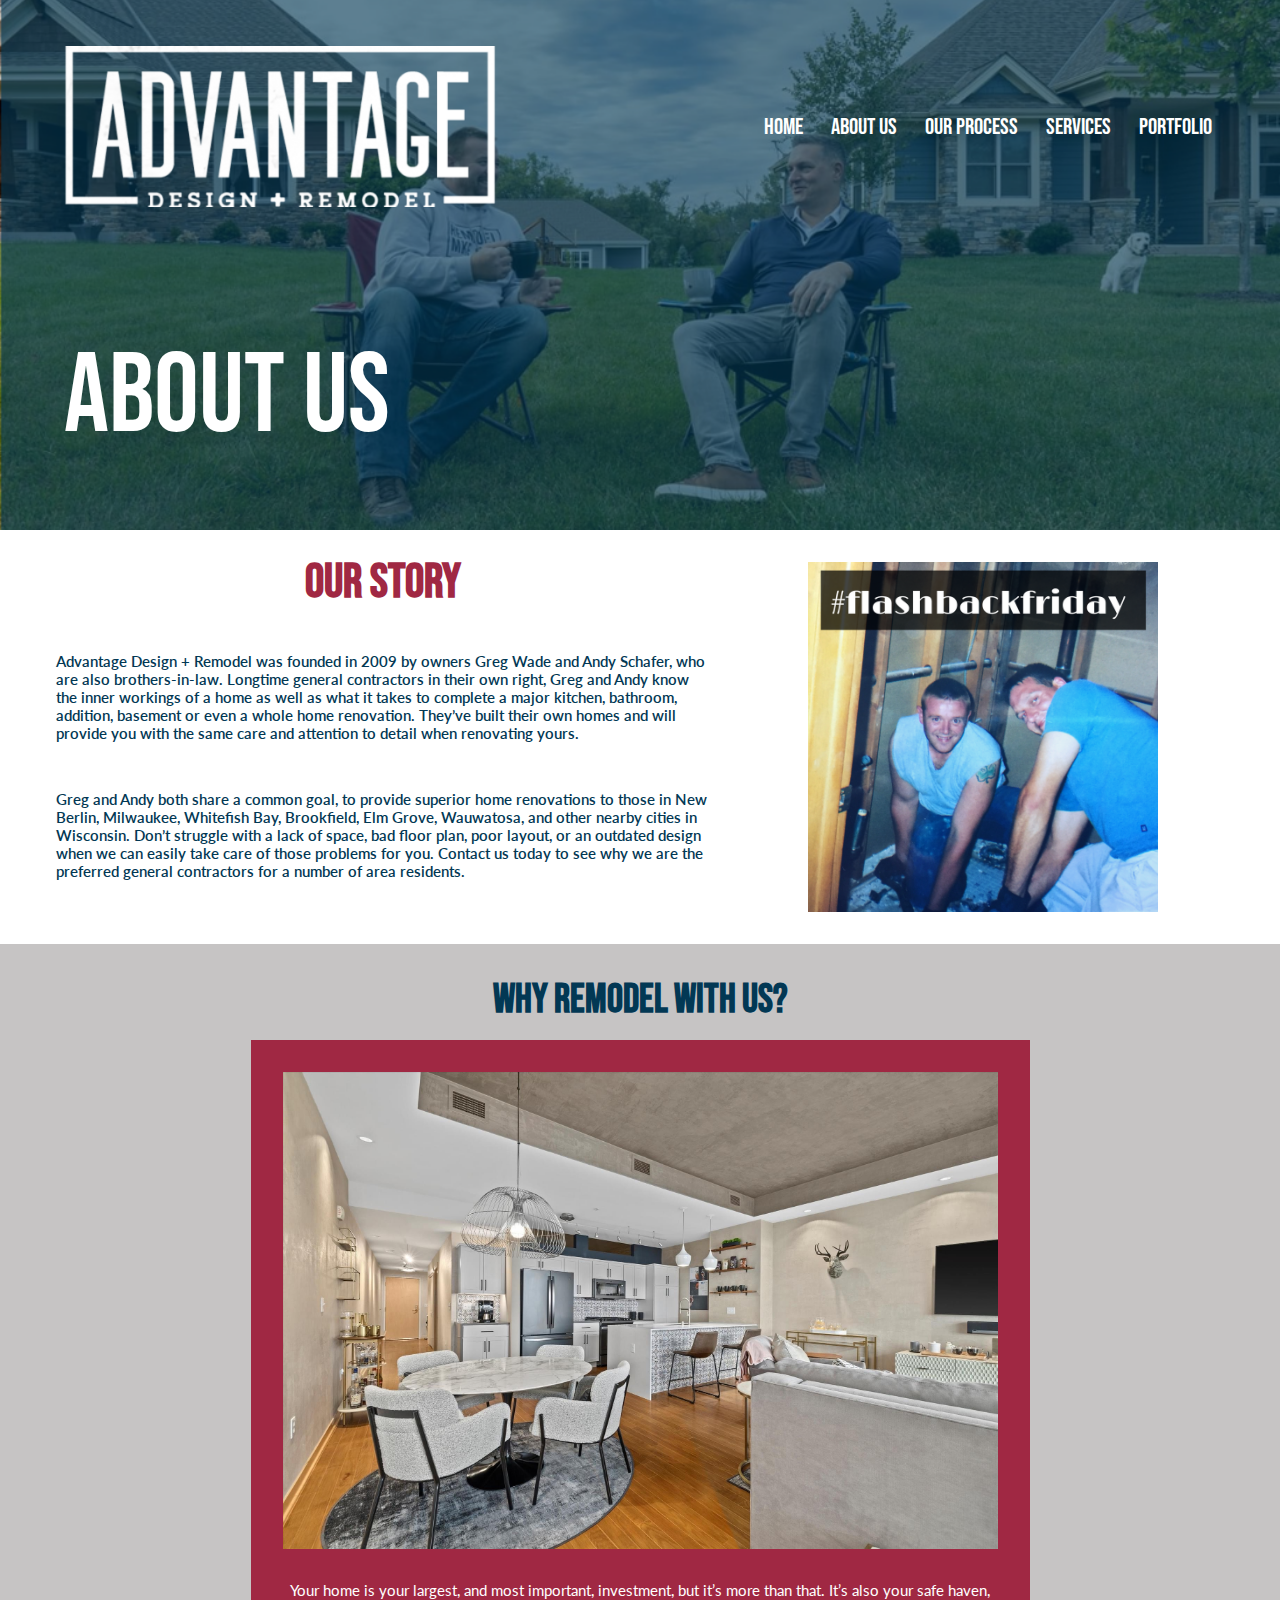
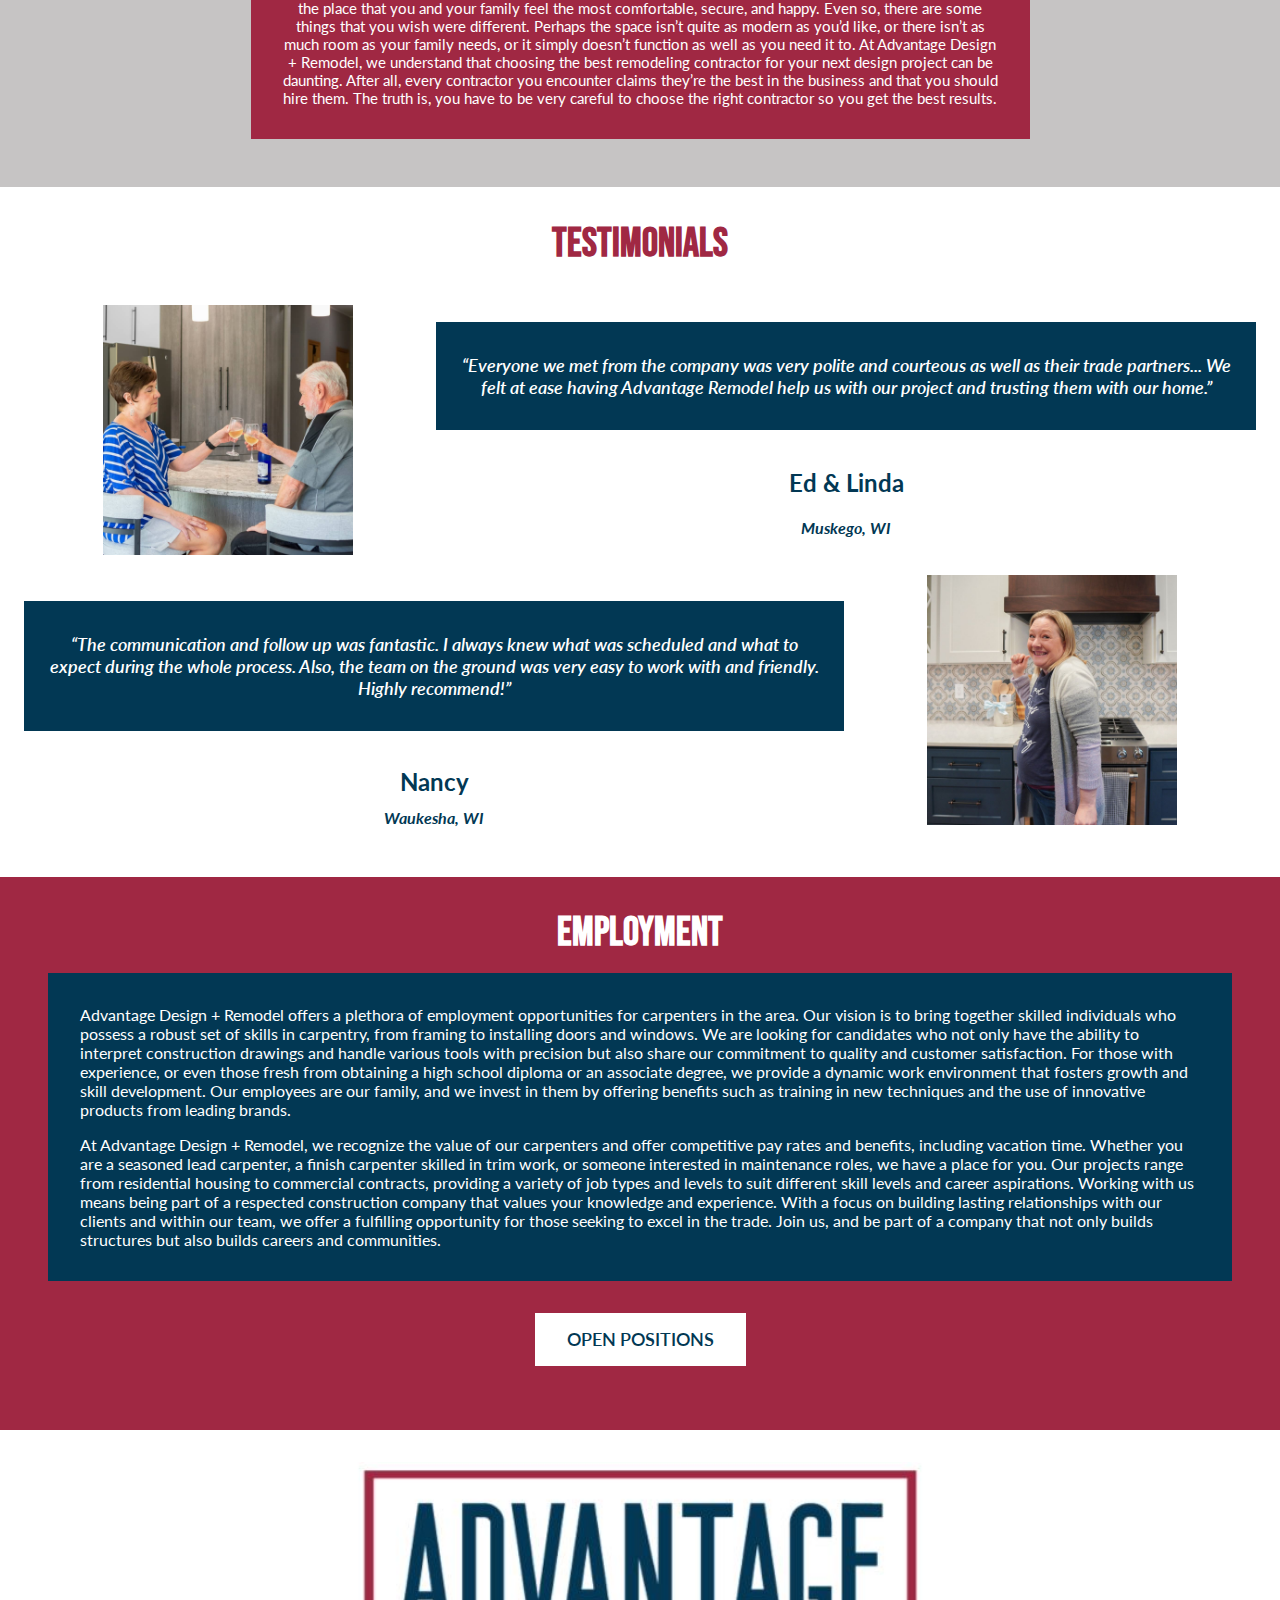
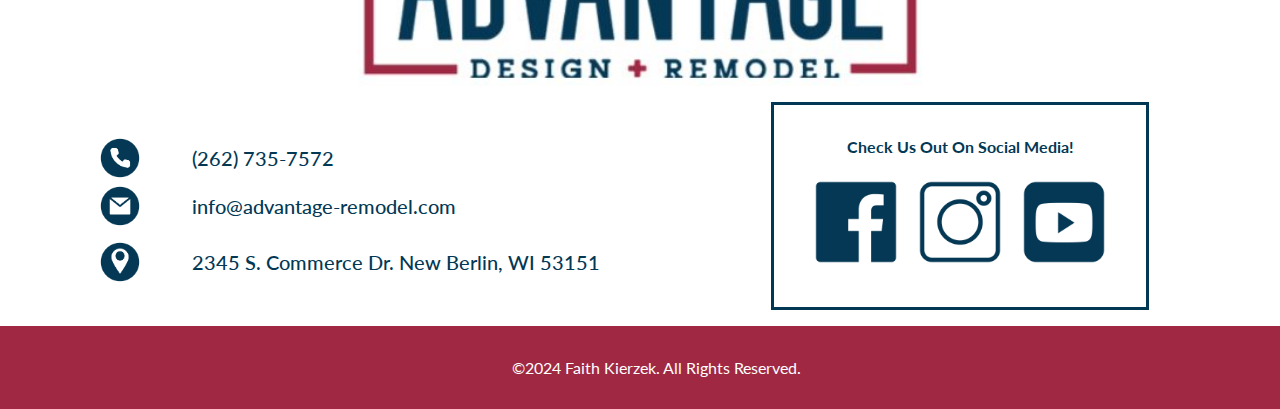
==== commit 3d9c0534: "save advantage" ====
--- a/about-us.html
+++ b/about-us.html
@@ -20,7 +20,7 @@
     <link href="https://fonts.googleapis.com/css2?family=Bebas+Neue&family=Lato:ital,wght@0,100;0,300;0,400;0,700;0,900;1,100;1,300;1,400;1,700;1,900&display=swap" rel="stylesheet">
 </head>
 <body>
-    <header>
+    <header class="about-us-header">
         <img src="Images/adr-logo-one-color-white (1).png" alt="Advantage Design + Remodel all white logo" class="white-logo">
         <nav class="header-nav">
             <a href="index.html">Home</a>
@@ -57,6 +57,7 @@
         </div>
         <div class="why-remodel">
             <h2>WHY REMODEL WITH US?</h2>
+            <img src="Images/why-remodel-photo.jpg" alt="Advantage remodeled condo kitchen and living room">
             <P>Your home is your largest, and most 
                 important, investment, but it’s more 
                 than that. It’s also your safe haven, the 
@@ -105,6 +106,8 @@
                 work with and friendly. 
                 Highly recommend!”</p>
         </div>
+        <br>
+        <br>
         <div class="employment">
             <h2>EMPLOYMENT</h2>
             <div class='employment-ps'>
@@ -150,7 +153,7 @@
     <footer>
         <br>
         <br>
-        <img src="Images/adr-logo-full-color.jpg" alt="Advantage Design + Remodel full color logo">
+        <img src="Images/adr-logo-full-color.jpg" alt="Advantage Design + Remodel full color logo" class="footer-logo">
         <br>
         <div class="socials">
             <p>Check Us Out On Social Media!</p>
--- a/styles.css
+++ b/styles.css
@@ -84,8 +84,8 @@
     grid-area: 1/1/2/3;
 }
 .wwd-kitchen-img{
-    grid-area: 2/1/2/3;
-    justify-self: auto;
+    grid-area: 2/1/3/2;
+    justify-self: center;
 }
 .wwd-kitchen-a{
     grid-area: 3/1/4/2;
@@ -140,23 +140,32 @@
     max-height: 100%;
     padding: 1rem;
 }
+.check-out{
+    display: grid;
+    padding: 2rem 0 3rem 0;
+}
 .check-out h2{
     color: #023854;
     margin: 2rem 4rem;
     font-size: 3.5rem;
+    display: grid;
 }
 .check-out a{
     text-decoration: none;
     color: #fff;
-    margin: 2rem 4rem;
+    margin: 4rem 2rem 8rem 2rem;
     padding: .75rem 1.25rem;
     background-color: #a02843;
     font-size: 1.25rem;
+    display: grid;
 }
 .check-out a{
     position: absolute;
     right: 0;
     top: 70%;
+}
+.check-out a:hover{
+    text-decoration: underline;
 }
 .ready-to-start{
     background-color: #023854;
@@ -180,6 +189,9 @@
     display: inline-block;
     width: 195px;
 }
+.ready-to-start a:hover{
+    text-decoration: underline;
+}
 .lets-connect{
     font-family: 'Lato';
     background-color: #a02843;
@@ -220,6 +232,20 @@
 }
 input#message{
     height: 200px;
+}
+input[type='submit']{
+    background-color: #023854;
+    color: #fff;
+    padding: 1rem 2rem;
+    border: .25px solid #000;
+    margin: 1rem 2rem;
+    cursor: pointer;
+    text-transform: uppercase;
+    
+}
+input[type='submit']:hover{
+    background-color: #011118;
+    text-decoration: underline;
 }
 footer{
     font-family: 'Lato';
@@ -293,6 +319,9 @@
     width: 300px;
     justify-self: center;
 }
+.why-remodel img{
+    display: none;
+}
 .why-remodel{
     background-color: #c6c4c4;
     padding: 1rem;
@@ -352,6 +381,8 @@
     font-size: 1rem;
     font-style: italic;
     font-weight: 300;
+    justify-self: center;
+    align-self: center;
 }
 .testimonial-title{
     grid-area: 1/1/2/3;
@@ -392,7 +423,7 @@
     font-family: 'Bebas Neue';
     color: #fff;
     text-align: center;
-    font-size: 2rem;
+    font-size: 2.5rem;
 }
 .employment-ps{
     font-family: 'Lato';
@@ -418,4 +449,532 @@
 }
 .employment a:hover{
     text-decoration: underline;
+}
+.check-out{
+    position: relative;
+    height: 350px;
+}
+.view-our{
+    font-family: 'Lato';
+    background-image: url(Images/view-our-blue-photo.png);
+    background-size: cover;
+    background-repeat: no-repeat;
+    background-position: center;
+    max-height: 100%;
+    padding: 1rem;
+}
+.view-our{
+    display: grid;
+    padding: 2rem 0 1rem 0;
+}
+.view-our h2{
+    color: #fff;
+    margin: 0 4rem;
+    font-size: 3.5rem;
+    display: grid;
+}
+.view-our a{
+    text-decoration: none;
+    color: #fff;
+    margin: 2rem;
+    padding: .75rem 1.25rem;
+    background-color: #a02843;
+    font-size: 1.25rem;
+    width: 175px;
+    text-align: center;
+    justify-self: right;
+}
+.view-our a:hover{
+    text-decoration: underline;
+}
+.our-process{
+    display: grid;
+}
+.our-process h2{
+    font-family: 'Bebas Neue';
+    color: #023854;
+    text-align: center;
+    font-size: 2.75rem;
+    margin: 2rem 0 0 0;
+}
+.our-process h3{
+    font-family: 'Lato';
+    color: #a02843;
+    text-align: center;
+    font-style: italic;
+    font-size: 1.75rem;
+    margin-top: 1rem;
+}
+.our-process img{
+    width: 200px;
+    justify-self: center;
+    align-self: center;
+    margin-top: 1rem;
+}
+.our-process h4{
+    font-family: 'Bebas Neue';
+    color: #023854;
+    text-align: center;
+    font-size: 2.5rem;
+    margin: 1rem;
+}
+.our-process p{
+    font-family: 'Lato';
+    color: #fff;
+    text-align: left;
+    font-size: .85rem;
+    margin: 0 3rem;
+    padding: 1.5rem;
+    background-color: #023854;
+}
+.services{
+    display: grid;
+}
+.services h2{
+    font-family: 'Bebas Neue';
+    color: #a02843;
+    text-align: center;
+    font-size: 2.75rem;
+    margin-bottom: 0;
+}
+.services h3{
+    font-family: 'Lato';
+    text-align: center;
+    font-size: 1.75rem;
+}
+.services p{
+    font-family: 'Lato';
+    text-align: left;
+    font-size: .85rem;
+}
+.kitchens{
+    margin: 2rem;
+    padding: 1.5rem;
+    background-color: #023854;
+    color: #fff;
+}
+.bathrooms{
+    margin: 2rem;
+    padding: 1.5rem;
+    background-color: #023854;
+    color: #fff;
+}
+.basements{
+    margin: 2rem;
+    padding: 1.5rem;
+    background-color: #023854;
+    color: #fff;
+}
+.additions{
+    margin: 2rem;
+    padding: 1.5rem;
+    background-color: #023854;
+    color: #fff;
+}
+.custom-countertops{
+    margin: 2rem;
+    padding: 1.5rem;
+    background-color: #023854;
+    color: #fff;
+}
+.portfolio-page{
+    display: grid;
+}
+.kitchen-portfolio, .bathroom-portfolio, .basement-portfolio, .addition-portfolio, .countertops-portfolio{
+    display: grid;
+}
+.portfolio-page h2{
+    font-family: 'Bebas Neue';
+    color: #a02843;
+    text-align: center;
+    font-size: 2.75rem;
+    margin-bottom: 0;
+}
+.portfolio-page h4{
+    font-family: 'Lato';
+    color: #fff;
+    text-align: center;
+    font-size: 1.1rem;
+    font-weight: 400;
+    margin: 1rem 2rem;
+    padding: 1rem;
+    background-color: #023854;
+}
+.portfolio-page img{
+    display: grid;
+    max-width: 90%;
+    justify-self: center;
+    align-self: center;
+    margin-right: 1.5rem;
+    margin-left: 1.5rem;
+    margin-bottom: .75rem;
+}
+.portfolio-page h4{
+    margin-top: 3rem;
+}
+.kitchen-portfolio h4{
+    margin-top: 1rem;
+}
+@media (min-width:900px){
+    .header-image{
+        display: none;
+    }
+    header{
+        padding: 1.25rem;
+        display: grid;
+        grid-template-columns: repeat(8, 1fr);
+    }
+    .home-header{
+        background-image: url(Images/home-blue-photo.png);
+        background-size: cover;
+        background-repeat: no-repeat;
+        background-position: center;
+        max-height: 100%;
+        height: 500px;
+        padding: 4rem;
+    }
+    .white-logo{
+        grid-area: 1/1/2/4;
+        width: 28rem;
+        margin: 0;
+        justify-self: center;
+        align-self: center;
+    }
+    .header-nav{
+        float: none;
+        display: grid;
+        grid-template-columns: repeat(5, auto);
+        gap: 20px;
+        margin-top: 0;
+        margin-bottom: 0;
+        grid-area: 1/4/2/9;
+        align-self: center;
+        justify-self: right;
+    }
+    header nav a{
+        font-size: 1.45rem;
+    }
+    .header-nav a.current-page{
+        color: #fff;
+    }
+    header h1{
+        display: grid;
+        color: #fff;
+    }
+    .home-header h1{
+        grid-area: 2/1/3/6;
+        font-size: 7rem;
+        font-weight: 500;
+        margin-top: 3rem;
+        margin-bottom: 1rem;
+        line-height: 6.5rem;
+    }
+    header .form{
+        display: grid;
+    }
+    .form{
+        grid-area: 3/1/5/4;
+        font-family: 'Lato';
+        color: #fff;
+        font-size: 1.5rem;
+        text-decoration: none;
+        padding: 1rem 2rem;
+        background-color: #a02843;
+        text-align: center;
+        justify-self: center;
+        align-self: center;
+    }
+    header a:hover{
+        text-decoration: underline;
+    }
+    .wwd{
+        grid-template-columns: repeat(6, 1fr);
+        padding: 1rem;
+    }
+    .wwd h2{
+        font-size: 3.5rem;
+    }
+    .wwd-title{
+        grid-area: 1/2/2/6;
+        margin-bottom: .5rem;
+    }
+    .wwd img{
+        width: 16rem;
+        margin: 1rem;
+    }
+    .wwd-kitchen-img{
+        grid-area: 2/1/3/3;
+        width: 16rem;
+    }
+    .wwd-kitchen-a{
+        grid-area: 3/1/4/3;
+    }
+    .wwd-bathroom-img{
+        grid-area: 2/3/3/5;
+        width: 16rem;
+    }
+    .wwd-bathroom-a{
+        grid-area: 3/3/4/5;
+    }
+    .wwd-basement-img{
+        grid-area: 2/5/3/7;
+        width: 16rem;
+    }
+    .wwd-basement-a{
+        grid-area: 3/5/4/7;
+    }
+    .wwd-addition-img{
+        grid-area: 4/2/5/4;
+    }
+    .wwd-addition-a{
+        grid-area: 5/2/6/4;
+    }
+    .wwd-custom-img{
+        grid-area: 4/4/5/6;
+    }
+    .wwd-custom-a{
+        display: grid;
+        grid-area: 5/4/6/6;
+        margin: 0;
+    }
+    .wwd a{
+        font-size: 1.25rem;
+    }
+    .check-out{
+        height: 500px;
+    }
+    .check-out h2{
+        font-size: 6rem;
+        line-height: 5.5rem;
+        font-weight: 800;
+        margin-left: 6rem;
+        margin-top: 4rem;
+    }
+    .check-out a{
+        font-size: 1.75rem;
+        font-weight: 700;
+        padding: 1rem 3rem;
+        margin-right: 5rem;
+        margin-bottom: 5rem;
+    }
+    .ready-to-start h2{
+        font-size: 4.5rem;
+        margin: 2rem 0;
+    }
+    .ready-to-start a{
+        font-size: 1.4rem;
+        font-weight: 600;
+        width: 275px;
+    }
+    .lets-connect{
+        margin: 1rem 6rem;
+    }
+    .lets-connect h4{
+        text-align: left;
+        font-size: 1.25rem;
+        margin: 0;
+    }
+    .lets-connect label{
+        margin-left: 0;
+    }
+    input[type='submit']{
+        font-size: 1rem;
+        margin-right: 0;
+        margin-left: 30rem;
+        margin-bottom: 0;
+    }
+    footer{
+        display: grid;
+        grid-template-columns: repeat(2, 1fr);
+        grid-template-rows: 1fr 1fr .15fr 0 0;
+        height: 200px;
+    }
+    .footer-logo{
+        grid-area: 1/1/2/3;
+        width: 600px;
+        margin-top: 2rem;
+    }
+    .contact-info{
+        grid-area: 2/1/3/2;
+        font-size: 1.25rem;
+        margin: 3rem 1rem 2rem 3rem;
+    }
+    .contact-info img{
+        width: 3rem;
+    }
+    .socials{
+        grid-area: 2/2/3/3;
+        margin: 1rem;
+    }
+    .copyright{
+        display: grid;
+    }
+    footer>.copyright{
+        grid-area: 3/1/3/3;
+        margin-bottom: 0;
+        padding: 1rem;
+    }
+    .about-us-header{
+        background-image: url(Images/about-us-blue-photo.png);
+        background-size: cover;
+        background-repeat: no-repeat;
+        background-position: center;
+        max-height: 100%;
+        height: 450px;
+        padding: 1rem 4rem 4rem 4rem;
+    }
+    .about-us-header h1{
+        grid-area: 2/1/3/6;
+        font-size: 7rem;
+        font-weight: 500;
+        margin-top: 3rem;
+        margin-bottom: 1rem;
+        line-height: 6.5rem;
+        align-self: end;
+    }
+    .our-process-header{
+        background-image: url(Images/our-process-blue-photo.png);
+        background-size: cover;
+        background-repeat: no-repeat;
+        background-position: center;
+        max-height: 100%;
+        height: 500px;
+        padding: 1rem 4rem 4rem 4rem;
+    }
+    .our-process-header h1{
+        grid-area: 2/1/3/6;
+        font-size: 7rem;
+        font-weight: 500;
+        margin-top: 3rem;
+        margin-bottom: 1rem;
+        line-height: 6.5rem;
+        align-self: end;
+    }
+    .services-header{
+        background-image: url(Images/services-blue-photo.png);
+        background-size: cover;
+        background-repeat: no-repeat;
+        background-position: center;
+        max-height: 100%;
+        height: 500px;
+        padding: 1rem 4rem 4rem 4rem;
+    }
+    .services-header h1{
+        grid-area: 2/1/3/6;
+        font-size: 7rem;
+        font-weight: 500;
+        margin-top: 3rem;
+        margin-bottom: 1rem;
+        line-height: 6.5rem;
+        align-self: end;
+    }
+    .portfolio-header{
+        background-image: url(Images/portfolio-blue-photo.png);
+        background-size: cover;
+        background-repeat: no-repeat;
+        background-position: center;
+        max-height: 100%;
+        height: 500px;
+        padding: 1rem 4rem 4rem 4rem;
+    }
+    .portfolio-header h1{
+        grid-area: 2/1/3/6;
+        font-size: 7rem;
+        font-weight: 500;
+        margin-top: 3rem;
+        margin-bottom: 1rem;
+        line-height: 6.5rem;
+        align-self: end;
+    }
+    .story{
+        grid-template-columns: 2fr 1.5fr;
+    }
+    .story h2{
+        grid-area: 1/1/2/2;
+        font-size: 3rem;
+    }
+    .story img{
+        grid-area: 1/2/4/3;
+        align-self: center;
+        width: 350px;
+        margin: 1rem;
+    }
+    .story p{
+        font-size: .95rem;
+        text-align: left;
+        margin-left: 1rem;
+        margin-top: 0;
+        margin-right: 1rem;
+    }
+    .why-remodel{
+        display: grid;
+    }
+    .why-remodel img{
+        display: grid;
+        max-width: 100%;
+        width: 715px;
+        margin: 0 2rem 0 2rem;
+        padding: 2rem;
+        background-color: #a02843;
+        justify-self: center;
+    }
+    .why-remodel p{
+        margin: 0 2rem 2rem 2rem;
+        padding: 0 2rem 2rem 2rem;
+        width: 715px;
+        font-size: .95rem;
+        text-align: center;
+        justify-self: center;
+    }
+    .testimonials p{
+        font-size: 1.15rem;
+        font-weight: 600;
+    }
+    .testimonials{
+        grid-template-columns: 1fr 1fr 1fr;
+    }
+    .testimonials img{
+        width: 250px;
+        margin-bottom: 1rem;
+    }
+    .testimonial-title{
+        grid-area: 1/1/2/4;
+    }
+    .testimonial-ed-linda{
+        grid-area: 2/2/3/4;
+        margin: 0;
+    }
+    .ed-linda-photo{
+        grid-area: 2/1/5/2;
+    }
+    .ed-linda{
+        grid-area: 3/2/4/4;
+    }
+    .muskego{
+        grid-area: 4/2/5/4;
+    }
+    .testimonial-nancy{
+        grid-area: 5/1/6/3;
+    }
+    .nancy-photo{
+        grid-area: 5/3/8/4;
+    }
+    .nancy{
+        grid-area: 6/1/7/3;
+    }
+    .waukesha{
+        grid-area: 7/1/8/3;
+    }
+    .employment{
+        padding: 2rem;
+    }
+    .employment h2{
+        margin: 0;
+    }
+    .employment a{
+        margin: 2rem 15rem;
+    }
+    .view-our{
+        height: 350px;
+    }
 }